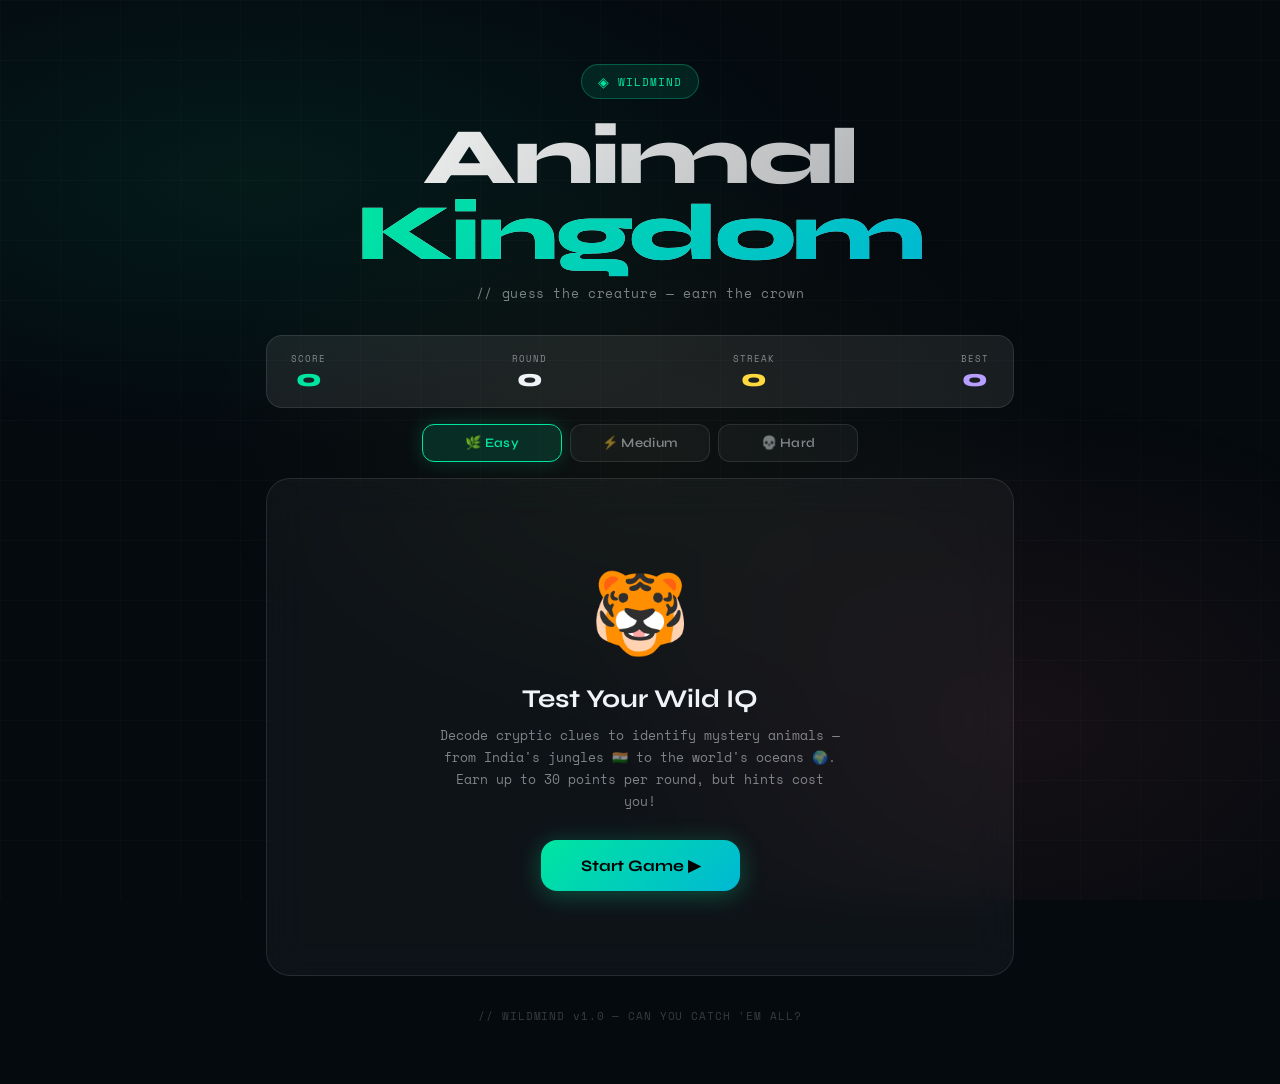
==== animal guessing game/index.html @ 3c957579 "initial commit" ====
<!DOCTYPE html>
<html lang="en">
<head>
<meta charset="UTF-8">
<meta name="viewport" content="width=device-width, initial-scale=1.0">
<title>WildMind — Animal Guessing Game</title>
<link href="https://fonts.googleapis.com/css2?family=Syne:wght@400;600;700;800&family=Space+Mono:ital,wght@0,400;0,700;1,400&display=swap" rel="stylesheet">
<style>
  :root {
    --bg: #050a0f;
    --surface: rgba(255,255,255,0.04);
    --surface2: rgba(255,255,255,0.08);
    --border: rgba(255,255,255,0.1);
    --accent: #00e5a0;
    --accent2: #ff6b6b;
    --accent3: #ffd93d;
    --text: #f0f4f8;
    --text-muted: rgba(240,244,248,0.5);
    --gold: #ffd93d;
    --easy: #00e5a0;
    --medium: #ffd93d;
    --hard: #ff6b6b;
  }

  * { margin: 0; padding: 0; box-sizing: border-box; }

  body {
    font-family: 'Syne', sans-serif;
    background: var(--bg);
    color: var(--text);
    min-height: 100vh;
    overflow-x: hidden;
    position: relative;
  }

  /* Animated mesh background */
  body::before {
    content: '';
    position: fixed;
    inset: 0;
    background:
      radial-gradient(ellipse 80% 50% at 20% 20%, rgba(0,229,160,0.08) 0%, transparent 60%),
      radial-gradient(ellipse 60% 60% at 80% 80%, rgba(255,107,107,0.07) 0%, transparent 60%),
      radial-gradient(ellipse 50% 50% at 50% 50%, rgba(255,217,61,0.04) 0%, transparent 70%);
    pointer-events: none;
    z-index: 0;
  }

  /* Grid lines */
  body::after {
    content: '';
    position: fixed;
    inset: 0;
    background-image:
      linear-gradient(rgba(255,255,255,0.02) 1px, transparent 1px),
      linear-gradient(90deg, rgba(255,255,255,0.02) 1px, transparent 1px);
    background-size: 60px 60px;
    pointer-events: none;
    z-index: 0;
  }

  .container {
    max-width: 780px;
    margin: 0 auto;
    padding: 24px 16px 60px;
    position: relative;
    z-index: 1;
  }

  /* Header */
  .header {
    text-align: center;
    padding: 40px 0 32px;
  }

  .logo-badge {
    display: inline-flex;
    align-items: center;
    gap: 8px;
    background: rgba(0,229,160,0.1);
    border: 1px solid rgba(0,229,160,0.3);
    border-radius: 100px;
    padding: 6px 16px;
    font-family: 'Space Mono', monospace;
    font-size: 11px;
    letter-spacing: 0.1em;
    color: var(--accent);
    text-transform: uppercase;
    margin-bottom: 20px;
  }

  .logo-badge::before { content: '◈'; font-size: 14px; }

  h1 {
    font-size: clamp(2.8rem, 8vw, 5rem);
    font-weight: 800;
    line-height: 0.95;
    letter-spacing: -0.03em;
    background: linear-gradient(135deg, #fff 0%, rgba(255,255,255,0.6) 100%);
    -webkit-background-clip: text;
    -webkit-text-fill-color: transparent;
    background-clip: text;
  }

  h1 span {
    background: linear-gradient(135deg, var(--accent), #00b8d4);
    -webkit-background-clip: text;
    -webkit-text-fill-color: transparent;
    background-clip: text;
  }

  .subtitle {
    font-family: 'Space Mono', monospace;
    font-size: 13px;
    color: var(--text-muted);
    margin-top: 12px;
    letter-spacing: 0.05em;
  }

  /* Cards */
  .card {
    background: var(--surface);
    border: 1px solid var(--border);
    border-radius: 24px;
    backdrop-filter: blur(20px);
    -webkit-backdrop-filter: blur(20px);
    overflow: hidden;
    transition: all 0.3s ease;
  }

  /* Score Bar */
  .score-bar {
    display: flex;
    justify-content: space-between;
    align-items: center;
    padding: 16px 24px;
    background: var(--surface2);
    border: 1px solid var(--border);
    border-radius: 16px;
    margin-bottom: 16px;
    gap: 12px;
    flex-wrap: wrap;
  }

  .score-item {
    display: flex;
    flex-direction: column;
    align-items: center;
    gap: 2px;
  }

  .score-label {
    font-family: 'Space Mono', monospace;
    font-size: 9px;
    letter-spacing: 0.12em;
    text-transform: uppercase;
    color: var(--text-muted);
  }

  .score-value {
    font-weight: 800;
    font-size: 1.5rem;
    line-height: 1;
    color: var(--accent);
  }

  .score-value.streak { color: var(--accent3); }
  .score-value.best { color: #b69fff; }

  /* Difficulty Selector */
  .difficulty-row {
    display: flex;
    gap: 8px;
    margin-bottom: 16px;
    justify-content: center;
  }

  .diff-btn {
    flex: 1;
    max-width: 140px;
    padding: 10px 16px;
    border-radius: 12px;
    border: 1px solid var(--border);
    background: var(--surface);
    color: var(--text-muted);
    font-family: 'Syne', sans-serif;
    font-size: 13px;
    font-weight: 600;
    cursor: pointer;
    transition: all 0.2s ease;
    letter-spacing: 0.02em;
  }

  .diff-btn:hover { background: var(--surface2); }

  .diff-btn[data-diff="easy"].active {
    background: rgba(0,229,160,0.15);
    border-color: var(--easy);
    color: var(--easy);
    box-shadow: 0 0 20px rgba(0,229,160,0.2);
  }

  .diff-btn[data-diff="medium"].active {
    background: rgba(255,217,61,0.15);
    border-color: var(--medium);
    color: var(--medium);
    box-shadow: 0 0 20px rgba(255,217,61,0.2);
  }

  .diff-btn[data-diff="hard"].active {
    background: rgba(255,107,107,0.15);
    border-color: var(--hard);
    color: var(--hard);
    box-shadow: 0 0 20px rgba(255,107,107,0.2);
  }

  /* Game Card */
  .game-card {
    padding: 28px 28px 24px;
    margin-bottom: 14px;
  }

  /* Round Info */
  .round-row {
    display: flex;
    justify-content: space-between;
    align-items: center;
    margin-bottom: 20px;
  }

  .round-tag {
    font-family: 'Space Mono', monospace;
    font-size: 11px;
    color: var(--text-muted);
    letter-spacing: 0.08em;
    text-transform: uppercase;
  }

  /* Timer */
  .timer-wrap {
    display: flex;
    align-items: center;
    gap: 8px;
  }

  .timer-ring {
    width: 48px;
    height: 48px;
    position: relative;
  }

  .timer-ring svg {
    transform: rotate(-90deg);
    width: 48px;
    height: 48px;
  }

  .timer-ring circle {
    fill: none;
    stroke-width: 3;
    stroke-linecap: round;
  }

  .timer-ring .bg-circle { stroke: rgba(255,255,255,0.08); }
  .timer-ring .progress-circle {
    stroke: var(--accent);
    stroke-dasharray: 126;
    stroke-dashoffset: 0;
    transition: stroke-dashoffset 1s linear, stroke 0.5s ease;
  }

  .timer-num {
    position: absolute;
    inset: 0;
    display: flex;
    align-items: center;
    justify-content: center;
    font-family: 'Space Mono', monospace;
    font-size: 13px;
    font-weight: 700;
    color: var(--text);
  }

  /* Hint Area */
  .hint-area {
    min-height: 120px;
    margin-bottom: 20px;
  }

  .hint-card {
    background: linear-gradient(135deg, rgba(255,255,255,0.04), rgba(255,255,255,0.02));
    border: 1px solid rgba(255,255,255,0.08);
    border-radius: 16px;
    padding: 20px;
    margin-bottom: 10px;
    opacity: 0;
    transform: translateY(12px);
    transition: all 0.4s cubic-bezier(0.34, 1.56, 0.64, 1);
    display: none;
  }

  .hint-card.visible {
    opacity: 1;
    transform: translateY(0);
    display: block;
  }

  .hint-label {
    font-family: 'Space Mono', monospace;
    font-size: 9px;
    letter-spacing: 0.14em;
    text-transform: uppercase;
    margin-bottom: 8px;
    display: flex;
    align-items: center;
    gap: 6px;
  }

  .hint-label::before {
    content: '';
    width: 6px;
    height: 6px;
    border-radius: 50%;
    background: currentColor;
    flex-shrink: 0;
  }

  .hint-card:nth-child(1) .hint-label { color: var(--hard); }
  .hint-card:nth-child(2) .hint-label { color: var(--medium); }
  .hint-card:nth-child(3) .hint-label { color: var(--easy); }

  .hint-text {
    font-size: 1rem;
    line-height: 1.6;
    color: rgba(240,244,248,0.85);
  }

  /* Input Row */
  .input-row {
    display: flex;
    gap: 10px;
    margin-bottom: 14px;
  }

  .guess-input {
    flex: 1;
    background: rgba(255,255,255,0.05);
    border: 1.5px solid rgba(255,255,255,0.1);
    border-radius: 14px;
    padding: 14px 18px;
    color: var(--text);
    font-family: 'Syne', sans-serif;
    font-size: 15px;
    font-weight: 600;
    outline: none;
    transition: all 0.25s ease;
  }

  .guess-input::placeholder { color: var(--text-muted); font-weight: 400; }

  .guess-input:focus {
    border-color: var(--accent);
    background: rgba(0,229,160,0.05);
    box-shadow: 0 0 0 3px rgba(0,229,160,0.1);
  }

  .guess-input.shake {
    animation: shake 0.4s cubic-bezier(0.36, 0.07, 0.19, 0.97);
    border-color: var(--accent2) !important;
    box-shadow: 0 0 0 3px rgba(255,107,107,0.15) !important;
  }

  @keyframes shake {
    10%, 90% { transform: translateX(-3px); }
    20%, 80% { transform: translateX(5px); }
    30%, 50%, 70% { transform: translateX(-5px); }
    40%, 60% { transform: translateX(5px); }
  }

  /* Buttons */
  .btn {
    padding: 14px 20px;
    border-radius: 14px;
    border: none;
    font-family: 'Syne', sans-serif;
    font-size: 14px;
    font-weight: 700;
    cursor: pointer;
    transition: all 0.2s ease;
    white-space: nowrap;
    position: relative;
    overflow: hidden;
  }

  .btn::after {
    content: '';
    position: absolute;
    inset: 0;
    background: rgba(255,255,255,0);
    transition: background 0.2s ease;
    border-radius: inherit;
  }

  .btn:hover::after { background: rgba(255,255,255,0.08); }
  .btn:active { transform: scale(0.97); }

  .btn-primary {
    background: linear-gradient(135deg, var(--accent), #00b8d4);
    color: #000;
    box-shadow: 0 4px 24px rgba(0,229,160,0.3);
  }

  .btn-primary:hover { box-shadow: 0 6px 32px rgba(0,229,160,0.45); transform: translateY(-1px); }

  .btn-secondary {
    background: var(--surface2);
    border: 1px solid var(--border);
    color: var(--text);
  }

  .btn-accent {
    background: linear-gradient(135deg, #ff6b6b, #ff8e53);
    color: #fff;
    box-shadow: 0 4px 20px rgba(255,107,107,0.3);
  }

  .btn-ghost {
    background: transparent;
    border: 1.5px solid var(--border);
    color: var(--text-muted);
  }

  .btn-ghost:hover { border-color: var(--text-muted); color: var(--text); }

  .btn:disabled {
    opacity: 0.35;
    cursor: not-allowed;
    transform: none !important;
  }

  /* Action Row */
  .action-row {
    display: flex;
    gap: 10px;
    flex-wrap: wrap;
  }

  .action-row .btn { flex: 1; min-width: 100px; }

  /* Feedback */
  .feedback {
    text-align: center;
    padding: 12px;
    border-radius: 12px;
    font-weight: 700;
    font-size: 14px;
    margin-bottom: 14px;
    opacity: 0;
    transform: scale(0.95);
    transition: all 0.25s ease;
    display: none;
  }

  .feedback.show {
    opacity: 1;
    transform: scale(1);
    display: block;
  }

  .feedback.wrong {
    background: rgba(255,107,107,0.1);
    border: 1px solid rgba(255,107,107,0.3);
    color: var(--accent2);
  }

  /* Result Card */
  .result-card {
    display: none;
    text-align: center;
    padding: 32px 24px;
    border-top: 1px solid var(--border);
    animation: fadeIn 0.5s ease;
  }

  .result-card.show { display: block; }

  @keyframes fadeIn {
    from { opacity: 0; transform: translateY(16px); }
    to { opacity: 1; transform: translateY(0); }
  }

  .animal-image-wrap {
    position: relative;
    display: inline-block;
    margin-bottom: 20px;
  }

  .animal-image {
    width: 180px;
    height: 180px;
    object-fit: cover;
    border-radius: 50%;
    border: 3px solid var(--accent);
    box-shadow: 0 0 40px rgba(0,229,160,0.3), 0 0 80px rgba(0,229,160,0.1);
    animation: popIn 0.6s cubic-bezier(0.34, 1.56, 0.64, 1);
  }

  @keyframes popIn {
    from { transform: scale(0); opacity: 0; }
    to { transform: scale(1); opacity: 1; }
  }

  .result-title {
    font-size: 2rem;
    font-weight: 800;
    letter-spacing: -0.02em;
    margin-bottom: 6px;
  }

  .result-subtitle {
    font-family: 'Space Mono', monospace;
    font-size: 12px;
    color: var(--text-muted);
    letter-spacing: 0.08em;
  }

  .points-badge {
    display: inline-flex;
    align-items: center;
    gap: 6px;
    background: rgba(255,217,61,0.15);
    border: 1px solid rgba(255,217,61,0.4);
    color: var(--gold);
    padding: 8px 18px;
    border-radius: 100px;
    font-weight: 800;
    font-size: 15px;
    margin: 14px 0;
    animation: glow 2s ease-in-out infinite alternate;
  }

  @keyframes glow {
    from { box-shadow: 0 0 10px rgba(255,217,61,0.2); }
    to { box-shadow: 0 0 24px rgba(255,217,61,0.5); }
  }

  /* Start Screen */
  #startScreen {
    text-align: center;
    padding: 60px 28px;
  }

  .wild-icon {
    font-size: 5rem;
    margin-bottom: 20px;
    display: block;
    animation: float 3s ease-in-out infinite;
  }

  @keyframes float {
    0%, 100% { transform: translateY(0); }
    50% { transform: translateY(-12px); }
  }

  #startScreen h2 {
    font-size: 1.6rem;
    font-weight: 700;
    margin-bottom: 10px;
  }

  #startScreen p {
    font-family: 'Space Mono', monospace;
    font-size: 13px;
    color: var(--text-muted);
    line-height: 1.7;
    margin-bottom: 28px;
    max-width: 400px;
    margin-left: auto;
    margin-right: auto;
  }

  /* Confetti */
  .confetti-piece {
    position: fixed;
    width: 10px;
    height: 10px;
    top: -10px;
    opacity: 0;
    animation: confettiFall linear forwards;
    border-radius: 2px;
    z-index: 999;
    pointer-events: none;
  }

  @keyframes confettiFall {
    0% { opacity: 1; transform: translateY(0) rotate(0deg) scale(1); }
    90% { opacity: 1; }
    100% { opacity: 0; transform: translateY(100vh) rotate(720deg) scale(0.5); }
  }

  /* Hint counter dots */
  .hint-dots {
    display: flex;
    gap: 6px;
    justify-content: center;
    margin-bottom: 20px;
  }

  .hint-dot {
    width: 8px;
    height: 8px;
    border-radius: 50%;
    background: rgba(255,255,255,0.15);
    transition: all 0.3s ease;
  }

  .hint-dot.active-hard { background: var(--hard); box-shadow: 0 0 8px var(--hard); }
  .hint-dot.active-medium { background: var(--medium); box-shadow: 0 0 8px var(--medium); }
  .hint-dot.active-easy { background: var(--easy); box-shadow: 0 0 8px var(--easy); }

  /* Time out banner */
  .timeout-banner {
    display: none;
    text-align: center;
    padding: 18px;
    background: rgba(255,107,107,0.1);
    border: 1px solid rgba(255,107,107,0.3);
    border-radius: 16px;
    margin-bottom: 14px;
  }

  .timeout-banner.show { display: block; animation: fadeIn 0.3s ease; }
  .timeout-banner h3 { color: var(--accent2); font-size: 1rem; margin-bottom: 4px; }
  .timeout-banner p { font-family: 'Space Mono', monospace; font-size: 12px; color: var(--text-muted); }

  /* Responsive */
  @media (max-width: 480px) {
    .game-card { padding: 20px 16px; }
    .action-row { flex-direction: column; }
    .input-row { flex-direction: column; }
    h1 { font-size: 2.4rem; }
  }

  /* Hidden */
  .hidden { display: none !important; }

  /* Pulse ring animation on correct */
  @keyframes pulseRing {
    0% { box-shadow: 0 0 0 0 rgba(0,229,160,0.5); }
    70% { box-shadow: 0 0 0 20px rgba(0,229,160,0); }
    100% { box-shadow: 0 0 0 0 rgba(0,229,160,0); }
  }

  .correct-pulse { animation: pulseRing 0.8s ease-out; }

  /* Footer */
  .footer {
    text-align: center;
    margin-top: 32px;
    font-family: 'Space Mono', monospace;
    font-size: 11px;
    color: rgba(255,255,255,0.2);
    letter-spacing: 0.08em;
  }
</style>
</head>
<body>
<div class="container">

  <header class="header">
    <div class="logo-badge">WildMind</div>
    <h1>Animal<br><span>Kingdom</span></h1>
    <p class="subtitle">// guess the creature — earn the crown</p>
  </header>

  <!-- Score Bar -->
  <div class="score-bar" id="scoreBar">
    <div class="score-item">
      <span class="score-label">Score</span>
      <span class="score-value" id="scoreDisplay">0</span>
    </div>
    <div class="score-item">
      <span class="score-label">Round</span>
      <span class="score-value" id="roundDisplay" style="color:var(--text);">0</span>
    </div>
    <div class="score-item">
      <span class="score-label">Streak</span>
      <span class="score-value streak" id="streakDisplay">0🔥</span>
    </div>
    <div class="score-item">
      <span class="score-label">Best</span>
      <span class="score-value best" id="bestDisplay">0</span>
    </div>
  </div>

  <!-- Difficulty -->
  <div class="difficulty-row" id="diffRow">
    <button class="diff-btn active" data-diff="easy">🌿 Easy</button>
    <button class="diff-btn" data-diff="medium">⚡ Medium</button>
    <button class="diff-btn" data-diff="hard">💀 Hard</button>
  </div>

  <!-- Main Game Card -->
  <div class="card game-card" id="mainCard">

    <!-- Start Screen -->
    <div id="startScreen">
      <span class="wild-icon">🐯</span>
      <h2>Test Your Wild IQ</h2>
      <p>Decode cryptic clues to identify mystery animals — from India's jungles 🇮🇳 to the world's oceans 🌍. Earn up to 30 points per round, but hints cost you!</p>
      <button class="btn btn-primary" id="startBtn" onclick="startGame()" style="font-size:16px;padding:16px 40px;border-radius:16px;">
        Start Game ▶
      </button>
    </div>

    <!-- Game Screen -->
    <div id="gameScreen" class="hidden">
      <div class="round-row">
        <span class="round-tag" id="roundTag">Round 1 · <span id="diffTag">Easy</span></span>
        <div class="timer-wrap">
          <div class="timer-ring">
            <svg viewBox="0 0 48 48">
              <circle class="bg-circle" cx="24" cy="24" r="20"/>
              <circle class="progress-circle" id="timerCircle" cx="24" cy="24" r="20"/>
            </svg>
            <span class="timer-num" id="timerNum">30</span>
          </div>
        </div>
      </div>

      <div class="hint-dots">
        <div class="hint-dot active-hard" id="dot1"></div>
        <div class="hint-dot" id="dot2"></div>
        <div class="hint-dot" id="dot3"></div>
      </div>

      <div class="hint-area" id="hintArea">
        <div class="hint-card" id="hint1">
          <div class="hint-label">Hint 1 · Hard</div>
          <p class="hint-text" id="hint1Text"></p>
        </div>
        <div class="hint-card" id="hint2">
          <div class="hint-label">Hint 2 · Medium</div>
          <p class="hint-text" id="hint2Text"></p>
        </div>
        <div class="hint-card" id="hint3">
          <div class="hint-label">Hint 3 · Easy</div>
          <p class="hint-text" id="hint3Text"></p>
        </div>
      </div>

      <!-- Feedback -->
      <div class="feedback wrong" id="feedback">❌ Wrong guess — try again!</div>

      <!-- Timeout Banner -->
      <div class="timeout-banner" id="timeoutBanner">
        <h3>⏰ Time's Up!</h3>
        <p id="timeoutText">The answer was: —</p>
      </div>

      <!-- Input -->
      <div class="input-row" id="inputRow">
        <input type="text" class="guess-input" id="guessInput" placeholder="Type your guess..." autocomplete="off" onkeydown="handleKey(event)">
        <button class="btn btn-primary" onclick="submitGuess()" id="submitBtn">Submit</button>
      </div>

      <!-- Actions -->
      <div class="action-row">
        <button class="btn btn-secondary" id="hintBtn" onclick="showNextHint()">💡 Next Hint</button>
        <button class="btn btn-ghost" onclick="skipRound()">Skip →</button>
        <button class="btn btn-ghost" onclick="restartGame()">↺ Restart</button>
      </div>
    </div>

    <!-- Result -->
    <div class="result-card" id="resultCard">
      <div class="animal-image-wrap">
        <img class="animal-image" id="resultImg" src="" alt="">
      </div>
      <div class="result-title" id="resultName"></div>
      <div class="result-subtitle" id="resultSub"></div>
      <div class="points-badge" id="pointsBadge">+0 pts</div>
      <br>
      <button class="btn btn-primary" onclick="nextRound()" style="padding:14px 36px;margin-top:8px;">
        Next Animal →
      </button>
    </div>

  </div>

  <div class="footer">// WILDMIND v1.0 — CAN YOU CATCH 'EM ALL?</div>
</div>

<script>
// ─────────────────────────────────────────────
// ANIMAL DATA
// ─────────────────────────────────────────────
const ANIMALS = [
  {
    name: "Tiger",
    region: "🇮🇳 India",
    hints: [
      "I am India's national animal and the largest wild cat in the world.",
      "I have orange fur with black stripes, and no two of us look exactly the same.",
      "You can find me in jungles like Jim Corbett and Ranthambore. Kids draw me in school all the time!"
    ],
    image: "https://upload.wikimedia.org/wikipedia/commons/thumb/3/3f/Walking_tiger_female.jpg/500px-Walking_tiger_female.jpg",
    sound: null
  },
  {
    name: "Elephant",
    region: "🇮🇳 India",
    hints: [
      "I am the largest land animal on Earth and I never forget anything.",
      "I have a long trunk that I use to drink water, pick up food, and even say hello.",
      "You see me at temples, in forests, and on the ₹10 coin!"
    ],
    image: "https://upload.wikimedia.org/wikipedia/commons/thumb/3/37/African_Bush_Elephant.jpg/500px-African_Bush_Elephant.jpg",
    sound: null
  },
  {
    name: "Peacock",
    region: "🇮🇳 India",
    hints: [
      "I am India's national bird and I love to dance in the rain.",
      "The male of my species has a huge, colorful tail that fans out like an umbrella.",
      "My feathers are blue-green and have beautiful eye-like patterns on them."
    ],
    image: "https://upload.wikimedia.org/wikipedia/commons/thumb/7/76/Pavo_Real_Venezolano.jpg/500px-Pavo_Real_Venezolano.jpg",
    sound: null
  },
  {
    name: "Cobra",
    region: "🇮🇳 India",
    hints: [
      "I am a venomous snake that can spread my neck wide to look scary.",
      "Snake charmers in India play a flute and I sway in front of them.",
      "I appear in Hindu mythology — Lord Shiva wears me around his neck!"
    ],
    image: "https://upload.wikimedia.org/wikipedia/commons/thumb/b/b5/Naja_naja_01.jpg/500px-Naja_naja_01.jpg",
    sound: null
  },
  {
    name: "Monkey",
    region: "🇮🇳 India",
    hints: [
      "I am a primate with a long tail and I love eating bananas and fruits.",
      "I am often found near temples, markets, and rooftops all across India.",
      "There is even a Hindu god — Hanuman — who looks like me!"
    ],
    image: "https://upload.wikimedia.org/wikipedia/commons/thumb/6/67/Hanuman_Langur_%28Semnopithecus_entellus%29_in_Hyderabad_W_IMG_6976.jpg/500px-Hanuman_Langur_%28Semnopithecus_entellus%29_in_Hyderabad_W_IMG_6976.jpg",
    sound: null
  },
  {
    name: "Leopard",
    region: "🇮🇳 India",
    hints: [
      "I am a big cat with a spotted coat and I am an excellent climber.",
      "I drag my food up into trees so other animals cannot steal it.",
      "I look like a cheetah but my spots are in circular rosette shapes, not simple dots."
    ],
    image: "https://upload.wikimedia.org/wikipedia/commons/thumb/4/41/Apalis_leopard.jpg/500px-Apalis_leopard.jpg",
    sound: null
  },
  {
    name: "Crocodile",
    region: "🇮🇳 India",
    hints: [
      "I am a large reptile that lives in rivers and lakes, and I have very sharp teeth.",
      "I lie very still in the water and look like a log — then I snap at my prey!",
      "You can see me sunbathing with my mouth open on the banks of Indian rivers."
    ],
    image: "https://upload.wikimedia.org/wikipedia/commons/thumb/e/e3/Mugger_Crocodile_%28Crocodylus_palustris%29_in_Hyderabad_W2_IMG_9565.jpg/500px-Mugger_Crocodile_%28Crocodylus_palustris%29_in_Hyderabad_W2_IMG_9565.jpg",
    sound: null
  },
  {
    name: "Rhinoceros",
    region: "🇮🇳 India",
    hints: [
      "I am a very large, heavy animal with thick armoured-looking skin.",
      "I have one or two horns on my nose, and I love rolling in mud to stay cool.",
      "The Indian version of me lives in Assam and has just one horn."
    ],
    image: "https://upload.wikimedia.org/wikipedia/commons/thumb/9/9e/Indian_rhinoceros_in_the_wild.jpg/500px-Indian_rhinoceros_in_the_wild.jpg",
    sound: null
  },
  {
    name: "Sloth Bear",
    region: "🇮🇳 India",
    hints: [
      "I am a bear found in India with shaggy black fur and a long snout.",
      "I love eating termites — I use my lips like a vacuum cleaner to suck them out of mounds.",
      "The character Baloo in The Jungle Book is based on me!"
    ],
    image: "https://upload.wikimedia.org/wikipedia/commons/thumb/5/5e/Sloth_bear_edit_%28edit%29.jpg/500px-Sloth_bear_edit_%28edit%29.jpg",
    sound: null
  },
  {
    name: "King Cobra",
    region: "🇮🇳 India",
    hints: [
      "I am the longest venomous snake in the world — I can grow up to 5 metres!",
      "I eat other snakes for food and I can raise my upper body off the ground to look at a human in the eye.",
      "I live in the forests of India and South Asia. My hood is bigger and I am much larger than a regular cobra."
    ],
    image: "https://upload.wikimedia.org/wikipedia/commons/thumb/8/83/Ophiophagus_hannah_2.jpg/500px-Ophiophagus_hannah_2.jpg",
    sound: null
  },
  {
    name: "Deer",
    region: "🇮🇳 India",
    hints: [
      "I am a gentle animal with big brown eyes and a graceful body.",
      "The males of my species grow beautiful branching horns called antlers.",
      "You have seen me in forests and wildlife parks — I am a tiger's favourite meal!"
    ],
    image: "https://upload.wikimedia.org/wikipedia/commons/thumb/3/3e/Sambar_deer_male.jpg/500px-Sambar_deer_male.jpg",
    sound: null
  },
  {
    name: "Lion",
    region: "🌍 Africa / India",
    hints: [
      "I am called the King of the Jungle, but I actually live in grasslands, not jungles.",
      "The male of my species has a big, fluffy mane around his face.",
      "India has a small population of us in the Gir forest of Gujarat — we are the Asiatic type!"
    ],
    image: "https://upload.wikimedia.org/wikipedia/commons/thumb/7/73/Lion_waiting_in_Namibia.jpg/500px-Lion_waiting_in_Namibia.jpg",
    sound: null
  },
  {
    name: "Dolphin",
    region: "🌍 Ocean",
    hints: [
      "I am a very intelligent sea mammal that loves to jump and play near boats.",
      "I use sound waves — called echolocation — to find fish in the dark water.",
      "I always seem to be smiling, and I am one of the friendliest animals to humans!"
    ],
    image: "https://upload.wikimedia.org/wikipedia/commons/thumb/1/10/Tursiops_truncatus_01.jpg/500px-Tursiops_truncatus_01.jpg",
    sound: null
  },
  {
    name: "Cheetah",
    region: "🌍 Africa",
    hints: [
      "I am the fastest animal on land — I can run faster than a car on a highway!",
      "I have a slim body, long legs, and black 'tear marks' running from my eyes to my mouth.",
      "I have spots like a leopard but I am thinner and much faster. India recently brought us back from Namibia!"
    ],
    image: "https://upload.wikimedia.org/wikipedia/commons/thumb/0/09/TheCheetah.jpg/500px-TheCheetah.jpg",
    sound: null
  },
  {
    name: "Octopus",
    region: "🌍 Ocean",
    hints: [
      "I have eight arms and I can change my colour to hide from enemies in seconds.",
      "I have three hearts and blue blood, and I can squeeze through any tiny gap.",
      "When scared, I squirt a cloud of dark ink and swim away!"
    ],
    image: "https://upload.wikimedia.org/wikipedia/commons/thumb/2/26/Octopus3.jpg/500px-Octopus3.jpg",
    sound: null
  },
  {
    name: "Penguin",
    region: "🌍 Antarctica",
    hints: [
      "I am a bird but I cannot fly — instead I am a fantastic swimmer.",
      "I wear a black and white coat that looks like a tuxedo.",
      "I live in very cold places and waddle around on ice. You have definitely seen me in cartoons!"
    ],
    image: "https://upload.wikimedia.org/wikipedia/commons/thumb/0/08/South_Pole_Penguin.jpg/500px-South_Pole_Penguin.jpg",
    sound: null
  },
  {
    name: "Giraffe",
    region: "🌍 Africa",
    hints: [
      "I am the tallest animal in the world — my neck alone is almost 2 metres long!",
      "I have brown patchy spots on a cream-coloured body and two small horns on my head.",
      "I eat leaves from the very tops of tall trees that no other animal can reach."
    ],
    image: "https://upload.wikimedia.org/wikipedia/commons/thumb/9/9e/Giraffe_Mikumi_National_Park.jpg/500px-Giraffe_Mikumi_National_Park.jpg",
    sound: null
  },
  {
    name: "Kangaroo",
    region: "🌍 Australia",
    hints: [
      "I carry my baby in a pouch on my belly and I move around by hopping.",
      "I have very powerful back legs and a thick tail I use for balance.",
      "I live in Australia and I am that country's most famous animal!"
    ],
    image: "https://upload.wikimedia.org/wikipedia/commons/thumb/e/e1/Kangaroo_and_joey03.jpg/500px-Kangaroo_and_joey03.jpg",
    sound: null
  },
  {
    name: "Camel",
    region: "🇮🇳 Rajasthan",
    hints: [
      "I can go many days without drinking water and I store energy in my hump.",
      "I am called the 'Ship of the Desert' because I carry people and goods across sand.",
      "You can ride me at the Pushkar fair in Rajasthan — I am the state animal there!"
    ],
    image: "https://upload.wikimedia.org/wikipedia/commons/thumb/4/43/Camelus_bactrianus_at_oslo_zoo_edit2.jpg/500px-Camelus_bactrianus_at_oslo_zoo_edit2.jpg",
    sound: null
  },
  {
    name: "Flamingo",
    region: "🌍 Worldwide",
    hints: [
      "I am a tall bird that stands on one leg and I am famous for my bright pink colour.",
      "I get my pink colour from the tiny shrimp and algae I eat — without them I would be white!",
      "Large flocks of me visit places like the Rann of Kutch in Gujarat every year."
    ],
    image: "https://upload.wikimedia.org/wikipedia/commons/thumb/9/9f/Flamingos_in_Tanzania.jpg/500px-Flamingos_in_Tanzania.jpg",
    sound: null
  }
];

// ─────────────────────────────────────────────
// GAME STATE
// ─────────────────────────────────────────────
let state = {
  score: 0,
  best: 0,
  streak: 0,
  round: 0,
  currentAnimal: null,
  hintsRevealed: 1,
  timerValue: 15,
  timerInterval: null,
  gameActive: false,
  difficulty: 'easy',
  usedAnimals: [],
  roundOver: false
};

const POINTS = { 1: 30, 2: 20, 3: 10 };
const TIMER_DURATIONS = { easy: 30, medium: 25, hard: 20 };
const CIRCUMFERENCE = 2 * Math.PI * 20; // r=20

// ─────────────────────────────────────────────
// INIT
// ─────────────────────────────────────────────
document.querySelectorAll('.diff-btn').forEach(btn => {
  btn.addEventListener('click', () => {
    if (state.gameActive) return;
    document.querySelectorAll('.diff-btn').forEach(b => b.classList.remove('active'));
    btn.classList.add('active');
    state.difficulty = btn.dataset.diff;
  });
});

function startGame() {
  state.score = 0;
  state.best = parseInt(localStorage.getItem('wm_best') || '0');
  state.streak = 0;
  state.round = 0;
  state.usedAnimals = [];
  state.gameActive = true;
  updateScoreBar();
  document.getElementById('startScreen').classList.add('hidden');
  document.getElementById('gameScreen').classList.remove('hidden');
  nextRound();
}

function nextRound() {
  document.getElementById('resultCard').classList.remove('show');
  document.getElementById('gameScreen').classList.remove('hidden');
  document.getElementById('timeoutBanner').classList.remove('show');
  document.getElementById('feedback').classList.remove('show');

  // Reset hints
  ['hint1','hint2','hint3'].forEach(id => {
    const el = document.getElementById(id);
    el.classList.remove('visible');
  });

  // Reset dots
  document.getElementById('dot1').className = 'hint-dot active-hard';
  document.getElementById('dot2').className = 'hint-dot';
  document.getElementById('dot3').className = 'hint-dot';

  // Pick animal
  let pool = ANIMALS.filter(a => !state.usedAnimals.includes(a.name));
  if (!pool.length) { state.usedAnimals = []; pool = [...ANIMALS]; }
  const animal = pool[Math.floor(Math.random() * pool.length)];
  state.currentAnimal = animal;
  state.usedAnimals.push(animal.name);
  state.hintsRevealed = 1;
  state.roundOver = false;
  state.round++;

  // Set content
  document.getElementById('hint1Text').textContent = animal.hints[0];
  document.getElementById('hint2Text').textContent = animal.hints[1];
  document.getElementById('hint3Text').textContent = animal.hints[2];

  // Show first hint with delay
  setTimeout(() => {
    document.getElementById('hint1').classList.add('visible');
  }, 100);

  // Enable buttons
  document.getElementById('hintBtn').disabled = false;
  document.getElementById('submitBtn').disabled = false;
  document.getElementById('guessInput').disabled = false;
  document.getElementById('guessInput').value = '';
  document.getElementById('guessInput').focus();

  // Round tag
  const diffLabels = { easy: 'Easy 🌿', medium: 'Medium ⚡', hard: 'Hard 💀' };
  document.getElementById('roundTag').innerHTML = `Round ${state.round} · <span id="diffTag">${diffLabels[state.difficulty]}</span>`;

  updateScoreBar();
  startTimer();
}

// ─────────────────────────────────────────────
// TIMER
// ─────────────────────────────────────────────
function startTimer() {
  clearInterval(state.timerInterval);
  const total = TIMER_DURATIONS[state.difficulty];
  state.timerValue = total;
  updateTimerUI(total, total);

  state.timerInterval = setInterval(() => {
    state.timerValue--;
    updateTimerUI(state.timerValue, total);

    if (state.timerValue <= 0) {
      clearInterval(state.timerInterval);
      timeOut();
    }
  }, 1000);
}

function updateTimerUI(val, total) {
  const circle = document.getElementById('timerCircle');
  const num = document.getElementById('timerNum');
  const frac = val / total;
  const offset = CIRCUMFERENCE * (1 - frac);
  circle.style.strokeDashoffset = offset;
  num.textContent = val;

  // Color change
  if (frac > 0.5) circle.style.stroke = 'var(--accent)';
  else if (frac > 0.25) circle.style.stroke = 'var(--medium)';
  else circle.style.stroke = 'var(--hard)';
}

function timeOut() {
  if (state.roundOver) return;
  state.roundOver = true;

  clearInterval(state.timerInterval);
  disableInput();

  // Reveal all hints
  revealAllHints();

  document.getElementById('timeoutBanner').classList.add('show');
  document.getElementById('timeoutText').textContent = `The answer was: ${state.currentAnimal.name}`;

  state.streak = 0;
  updateScoreBar();

  // Show result after delay
  setTimeout(() => {
    showResult(false, 0);
  }, 1800);
}

// ─────────────────────────────────────────────
// HINTS
// ─────────────────────────────────────────────
function showNextHint() {
  if (state.hintsRevealed >= 3 || state.roundOver) return;
  state.hintsRevealed++;

  if (state.hintsRevealed === 2) {
    document.getElementById('hint2').classList.add('visible');
    document.getElementById('dot2').className = 'hint-dot active-medium';
  } else if (state.hintsRevealed === 3) {
    document.getElementById('hint3').classList.add('visible');
    document.getElementById('dot3').className = 'hint-dot active-easy';
    document.getElementById('hintBtn').disabled = true;
  }
}

function revealAllHints() {
  ['hint1','hint2','hint3'].forEach(id => document.getElementById(id).classList.add('visible'));
  document.getElementById('dot2').className = 'hint-dot active-medium';
  document.getElementById('dot3').className = 'hint-dot active-easy';
}

// ─────────────────────────────────────────────
// GUESSING
// ─────────────────────────────────────────────
function handleKey(e) {
  if (e.key === 'Enter') submitGuess();
}

function submitGuess() {
  if (state.roundOver) return;
  const input = document.getElementById('guessInput');
  const guess = input.value.trim().toLowerCase();
  if (!guess) return;

  const answer = state.currentAnimal.name.toLowerCase();

  if (guess === answer || answer.includes(guess) || guess.includes(answer.split(' ')[0])) {
    correctGuess();
  } else {
    wrongGuess();
  }
}

function correctGuess() {
  clearInterval(state.timerInterval);
  state.roundOver = true;
  disableInput();

  const pts = POINTS[state.hintsRevealed] || 10;
  state.score += pts;
  state.streak++;
  if (state.score > state.best) {
    state.best = state.score;
    localStorage.setItem('wm_best', state.best);
  }
  updateScoreBar();
  launchConfetti();
  showResult(true, pts);
}

function wrongGuess() {
  const input = document.getElementById('guessInput');
  input.classList.remove('shake');
  void input.offsetWidth;
  input.classList.add('shake');

  const fb = document.getElementById('feedback');
  fb.textContent = '❌ Wrong guess — try again!';
  fb.classList.add('show');
  setTimeout(() => fb.classList.remove('show'), 2000);

  setTimeout(() => input.classList.remove('shake'), 500);
  input.value = '';
  input.focus();
}

function skipRound() {
  if (state.roundOver) { nextRound(); return; }
  clearInterval(state.timerInterval);
  state.roundOver = true;
  state.streak = 0;
  disableInput();
  revealAllHints();
  updateScoreBar();
  setTimeout(() => showResult(false, 0), 400);
}

// ─────────────────────────────────────────────
// RESULT
// ─────────────────────────────────────────────
function showResult(correct, pts) {
  document.getElementById('gameScreen').classList.add('hidden');
  const result = document.getElementById('resultCard');

  document.getElementById('resultImg').src = state.currentAnimal.image;
  document.getElementById('resultImg').alt = state.currentAnimal.name;
  document.getElementById('resultName').textContent = state.currentAnimal.name;

  const region = state.currentAnimal.region || '';
  if (correct) {
    document.getElementById('resultSub').textContent = `${region}  •  Identified after hint #${state.hintsRevealed}`;
    document.getElementById('pointsBadge').textContent = `+${pts} pts 🏆`;
    document.getElementById('pointsBadge').style.display = 'inline-flex';
  } else {
    document.getElementById('resultSub').textContent = `${region}  •  Better luck next time!`;
    document.getElementById('pointsBadge').style.display = 'none';
  }

  result.classList.add('show');
}

// ─────────────────────────────────────────────
// CONFETTI
// ─────────────────────────────────────────────
function launchConfetti() {
  const colors = ['#00e5a0', '#ff6b6b', '#ffd93d', '#b69fff', '#00b8d4', '#fff'];
  const shapes = ['square', 'circle'];

  for (let i = 0; i < 80; i++) {
    setTimeout(() => {
      const el = document.createElement('div');
      el.className = 'confetti-piece';
      const color = colors[Math.floor(Math.random() * colors.length)];
      el.style.cssText = `
        left: ${Math.random() * 100}%;
        background: ${color};
        width: ${Math.random() * 10 + 6}px;
        height: ${Math.random() * 10 + 6}px;
        border-radius: ${shapes[Math.floor(Math.random() * 2)] === 'circle' ? '50%' : '2px'};
        animation-duration: ${Math.random() * 2 + 1.5}s;
        animation-delay: ${Math.random() * 0.5}s;
      `;
      document.body.appendChild(el);
      setTimeout(() => el.remove(), 3500);
    }, i * 20);
  }
}

// ─────────────────────────────────────────────
// UI HELPERS
// ─────────────────────────────────────────────
function disableInput() {
  document.getElementById('guessInput').disabled = true;
  document.getElementById('submitBtn').disabled = true;
  document.getElementById('hintBtn').disabled = true;
}

function updateScoreBar() {
  document.getElementById('scoreDisplay').textContent = state.score;
  document.getElementById('roundDisplay').textContent = state.round;
  document.getElementById('streakDisplay').textContent = state.streak + (state.streak >= 3 ? '🔥' : '');
  document.getElementById('bestDisplay').textContent = state.best;
}

function restartGame() {
  clearInterval(state.timerInterval);
  state.score = 0;
  state.streak = 0;
  state.round = 0;
  state.usedAnimals = [];
  state.gameActive = false;
  state.roundOver = true;

  document.getElementById('gameScreen').classList.add('hidden');
  document.getElementById('resultCard').classList.remove('show');
  document.getElementById('startScreen').classList.remove('hidden');
  updateScoreBar();
}

// Init best score
state.best = parseInt(localStorage.getItem('wm_best') || '0');
updateScoreBar();
</script>
</body>
</html>
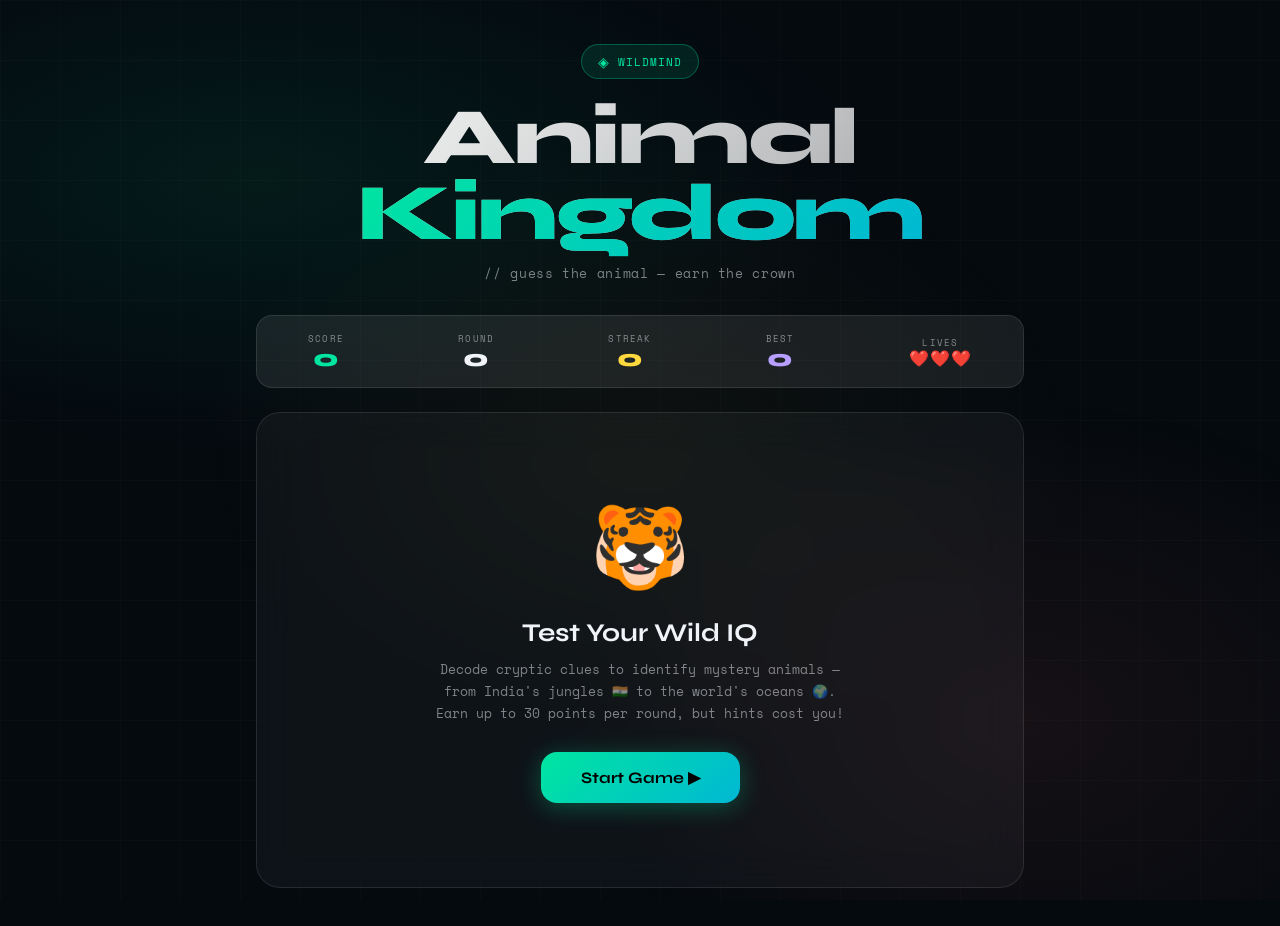
==== commit fd492d32: "game updates" ====
--- a/animal guessing game/index.html
+++ b/animal guessing game/index.html
@@ -1,1352 +1,255 @@
-<!DOCTYPE html>
+<!-- wildmind
+wild guess
+zoopedia
+Animaze -->
+
+<!doctype html>
 <html lang="en">
-<head>
-<meta charset="UTF-8">
-<meta name="viewport" content="width=device-width, initial-scale=1.0">
-<title>WildMind — Animal Guessing Game</title>
-<link href="https://fonts.googleapis.com/css2?family=Syne:wght@400;600;700;800&family=Space+Mono:ital,wght@0,400;0,700;1,400&display=swap" rel="stylesheet">
-<style>
-  :root {
-    --bg: #050a0f;
-    --surface: rgba(255,255,255,0.04);
-    --surface2: rgba(255,255,255,0.08);
-    --border: rgba(255,255,255,0.1);
-    --accent: #00e5a0;
-    --accent2: #ff6b6b;
-    --accent3: #ffd93d;
-    --text: #f0f4f8;
-    --text-muted: rgba(240,244,248,0.5);
-    --gold: #ffd93d;
-    --easy: #00e5a0;
-    --medium: #ffd93d;
-    --hard: #ff6b6b;
-  }
-
-  * { margin: 0; padding: 0; box-sizing: border-box; }
-
-  body {
-    font-family: 'Syne', sans-serif;
-    background: var(--bg);
-    color: var(--text);
-    min-height: 100vh;
-    overflow-x: hidden;
-    position: relative;
-  }
-
-  /* Animated mesh background */
-  body::before {
-    content: '';
-    position: fixed;
-    inset: 0;
-    background:
-      radial-gradient(ellipse 80% 50% at 20% 20%, rgba(0,229,160,0.08) 0%, transparent 60%),
-      radial-gradient(ellipse 60% 60% at 80% 80%, rgba(255,107,107,0.07) 0%, transparent 60%),
-      radial-gradient(ellipse 50% 50% at 50% 50%, rgba(255,217,61,0.04) 0%, transparent 70%);
-    pointer-events: none;
-    z-index: 0;
-  }
-
-  /* Grid lines */
-  body::after {
-    content: '';
-    position: fixed;
-    inset: 0;
-    background-image:
-      linear-gradient(rgba(255,255,255,0.02) 1px, transparent 1px),
-      linear-gradient(90deg, rgba(255,255,255,0.02) 1px, transparent 1px);
-    background-size: 60px 60px;
-    pointer-events: none;
-    z-index: 0;
-  }
-
-  .container {
-    max-width: 780px;
-    margin: 0 auto;
-    padding: 24px 16px 60px;
-    position: relative;
-    z-index: 1;
-  }
-
-  /* Header */
-  .header {
-    text-align: center;
-    padding: 40px 0 32px;
-  }
-
-  .logo-badge {
-    display: inline-flex;
-    align-items: center;
-    gap: 8px;
-    background: rgba(0,229,160,0.1);
-    border: 1px solid rgba(0,229,160,0.3);
-    border-radius: 100px;
-    padding: 6px 16px;
-    font-family: 'Space Mono', monospace;
-    font-size: 11px;
-    letter-spacing: 0.1em;
-    color: var(--accent);
-    text-transform: uppercase;
-    margin-bottom: 20px;
-  }
-
-  .logo-badge::before { content: '◈'; font-size: 14px; }
-
-  h1 {
-    font-size: clamp(2.8rem, 8vw, 5rem);
-    font-weight: 800;
-    line-height: 0.95;
-    letter-spacing: -0.03em;
-    background: linear-gradient(135deg, #fff 0%, rgba(255,255,255,0.6) 100%);
-    -webkit-background-clip: text;
-    -webkit-text-fill-color: transparent;
-    background-clip: text;
-  }
-
-  h1 span {
-    background: linear-gradient(135deg, var(--accent), #00b8d4);
-    -webkit-background-clip: text;
-    -webkit-text-fill-color: transparent;
-    background-clip: text;
-  }
-
-  .subtitle {
-    font-family: 'Space Mono', monospace;
-    font-size: 13px;
-    color: var(--text-muted);
-    margin-top: 12px;
-    letter-spacing: 0.05em;
-  }
-
-  /* Cards */
-  .card {
-    background: var(--surface);
-    border: 1px solid var(--border);
-    border-radius: 24px;
-    backdrop-filter: blur(20px);
-    -webkit-backdrop-filter: blur(20px);
-    overflow: hidden;
-    transition: all 0.3s ease;
-  }
-
-  /* Score Bar */
-  .score-bar {
-    display: flex;
-    justify-content: space-between;
-    align-items: center;
-    padding: 16px 24px;
-    background: var(--surface2);
-    border: 1px solid var(--border);
-    border-radius: 16px;
-    margin-bottom: 16px;
-    gap: 12px;
-    flex-wrap: wrap;
-  }
-
-  .score-item {
-    display: flex;
-    flex-direction: column;
-    align-items: center;
-    gap: 2px;
-  }
-
-  .score-label {
-    font-family: 'Space Mono', monospace;
-    font-size: 9px;
-    letter-spacing: 0.12em;
-    text-transform: uppercase;
-    color: var(--text-muted);
-  }
-
-  .score-value {
-    font-weight: 800;
-    font-size: 1.5rem;
-    line-height: 1;
-    color: var(--accent);
-  }
-
-  .score-value.streak { color: var(--accent3); }
-  .score-value.best { color: #b69fff; }
-
-  /* Difficulty Selector */
-  .difficulty-row {
-    display: flex;
-    gap: 8px;
-    margin-bottom: 16px;
-    justify-content: center;
-  }
-
-  .diff-btn {
-    flex: 1;
-    max-width: 140px;
-    padding: 10px 16px;
-    border-radius: 12px;
-    border: 1px solid var(--border);
-    background: var(--surface);
-    color: var(--text-muted);
-    font-family: 'Syne', sans-serif;
-    font-size: 13px;
-    font-weight: 600;
-    cursor: pointer;
-    transition: all 0.2s ease;
-    letter-spacing: 0.02em;
-  }
-
-  .diff-btn:hover { background: var(--surface2); }
-
-  .diff-btn[data-diff="easy"].active {
-    background: rgba(0,229,160,0.15);
-    border-color: var(--easy);
-    color: var(--easy);
-    box-shadow: 0 0 20px rgba(0,229,160,0.2);
-  }
-
-  .diff-btn[data-diff="medium"].active {
-    background: rgba(255,217,61,0.15);
-    border-color: var(--medium);
-    color: var(--medium);
-    box-shadow: 0 0 20px rgba(255,217,61,0.2);
-  }
-
-  .diff-btn[data-diff="hard"].active {
-    background: rgba(255,107,107,0.15);
-    border-color: var(--hard);
-    color: var(--hard);
-    box-shadow: 0 0 20px rgba(255,107,107,0.2);
-  }
-
-  /* Game Card */
-  .game-card {
-    padding: 28px 28px 24px;
-    margin-bottom: 14px;
-  }
-
-  /* Round Info */
-  .round-row {
-    display: flex;
-    justify-content: space-between;
-    align-items: center;
-    margin-bottom: 20px;
-  }
-
-  .round-tag {
-    font-family: 'Space Mono', monospace;
-    font-size: 11px;
-    color: var(--text-muted);
-    letter-spacing: 0.08em;
-    text-transform: uppercase;
-  }
-
-  /* Timer */
-  .timer-wrap {
-    display: flex;
-    align-items: center;
-    gap: 8px;
-  }
-
-  .timer-ring {
-    width: 48px;
-    height: 48px;
-    position: relative;
-  }
-
-  .timer-ring svg {
-    transform: rotate(-90deg);
-    width: 48px;
-    height: 48px;
-  }
-
-  .timer-ring circle {
-    fill: none;
-    stroke-width: 3;
-    stroke-linecap: round;
-  }
-
-  .timer-ring .bg-circle { stroke: rgba(255,255,255,0.08); }
-  .timer-ring .progress-circle {
-    stroke: var(--accent);
-    stroke-dasharray: 126;
-    stroke-dashoffset: 0;
-    transition: stroke-dashoffset 1s linear, stroke 0.5s ease;
-  }
-
-  .timer-num {
-    position: absolute;
-    inset: 0;
-    display: flex;
-    align-items: center;
-    justify-content: center;
-    font-family: 'Space Mono', monospace;
-    font-size: 13px;
-    font-weight: 700;
-    color: var(--text);
-  }
-
-  /* Hint Area */
-  .hint-area {
-    min-height: 120px;
-    margin-bottom: 20px;
-  }
-
-  .hint-card {
-    background: linear-gradient(135deg, rgba(255,255,255,0.04), rgba(255,255,255,0.02));
-    border: 1px solid rgba(255,255,255,0.08);
-    border-radius: 16px;
-    padding: 20px;
-    margin-bottom: 10px;
-    opacity: 0;
-    transform: translateY(12px);
-    transition: all 0.4s cubic-bezier(0.34, 1.56, 0.64, 1);
-    display: none;
-  }
-
-  .hint-card.visible {
-    opacity: 1;
-    transform: translateY(0);
-    display: block;
-  }
-
-  .hint-label {
-    font-family: 'Space Mono', monospace;
-    font-size: 9px;
-    letter-spacing: 0.14em;
-    text-transform: uppercase;
-    margin-bottom: 8px;
-    display: flex;
-    align-items: center;
-    gap: 6px;
-  }
-
-  .hint-label::before {
-    content: '';
-    width: 6px;
-    height: 6px;
-    border-radius: 50%;
-    background: currentColor;
-    flex-shrink: 0;
-  }
-
-  .hint-card:nth-child(1) .hint-label { color: var(--hard); }
-  .hint-card:nth-child(2) .hint-label { color: var(--medium); }
-  .hint-card:nth-child(3) .hint-label { color: var(--easy); }
-
-  .hint-text {
-    font-size: 1rem;
-    line-height: 1.6;
-    color: rgba(240,244,248,0.85);
-  }
-
-  /* Input Row */
-  .input-row {
-    display: flex;
-    gap: 10px;
-    margin-bottom: 14px;
-  }
-
-  .guess-input {
-    flex: 1;
-    background: rgba(255,255,255,0.05);
-    border: 1.5px solid rgba(255,255,255,0.1);
-    border-radius: 14px;
-    padding: 14px 18px;
-    color: var(--text);
-    font-family: 'Syne', sans-serif;
-    font-size: 15px;
-    font-weight: 600;
-    outline: none;
-    transition: all 0.25s ease;
-  }
-
-  .guess-input::placeholder { color: var(--text-muted); font-weight: 400; }
-
-  .guess-input:focus {
-    border-color: var(--accent);
-    background: rgba(0,229,160,0.05);
-    box-shadow: 0 0 0 3px rgba(0,229,160,0.1);
-  }
-
-  .guess-input.shake {
-    animation: shake 0.4s cubic-bezier(0.36, 0.07, 0.19, 0.97);
-    border-color: var(--accent2) !important;
-    box-shadow: 0 0 0 3px rgba(255,107,107,0.15) !important;
-  }
-
-  @keyframes shake {
-    10%, 90% { transform: translateX(-3px); }
-    20%, 80% { transform: translateX(5px); }
-    30%, 50%, 70% { transform: translateX(-5px); }
-    40%, 60% { transform: translateX(5px); }
-  }
-
-  /* Buttons */
-  .btn {
-    padding: 14px 20px;
-    border-radius: 14px;
-    border: none;
-    font-family: 'Syne', sans-serif;
-    font-size: 14px;
-    font-weight: 700;
-    cursor: pointer;
-    transition: all 0.2s ease;
-    white-space: nowrap;
-    position: relative;
-    overflow: hidden;
-  }
-
-  .btn::after {
-    content: '';
-    position: absolute;
-    inset: 0;
-    background: rgba(255,255,255,0);
-    transition: background 0.2s ease;
-    border-radius: inherit;
-  }
-
-  .btn:hover::after { background: rgba(255,255,255,0.08); }
-  .btn:active { transform: scale(0.97); }
-
-  .btn-primary {
-    background: linear-gradient(135deg, var(--accent), #00b8d4);
-    color: #000;
-    box-shadow: 0 4px 24px rgba(0,229,160,0.3);
-  }
-
-  .btn-primary:hover { box-shadow: 0 6px 32px rgba(0,229,160,0.45); transform: translateY(-1px); }
-
-  .btn-secondary {
-    background: var(--surface2);
-    border: 1px solid var(--border);
-    color: var(--text);
-  }
-
-  .btn-accent {
-    background: linear-gradient(135deg, #ff6b6b, #ff8e53);
-    color: #fff;
-    box-shadow: 0 4px 20px rgba(255,107,107,0.3);
-  }
-
-  .btn-ghost {
-    background: transparent;
-    border: 1.5px solid var(--border);
-    color: var(--text-muted);
-  }
-
-  .btn-ghost:hover { border-color: var(--text-muted); color: var(--text); }
-
-  .btn:disabled {
-    opacity: 0.35;
-    cursor: not-allowed;
-    transform: none !important;
-  }
-
-  /* Action Row */
-  .action-row {
-    display: flex;
-    gap: 10px;
-    flex-wrap: wrap;
-  }
-
-  .action-row .btn { flex: 1; min-width: 100px; }
-
-  /* Feedback */
-  .feedback {
-    text-align: center;
-    padding: 12px;
-    border-radius: 12px;
-    font-weight: 700;
-    font-size: 14px;
-    margin-bottom: 14px;
-    opacity: 0;
-    transform: scale(0.95);
-    transition: all 0.25s ease;
-    display: none;
-  }
-
-  .feedback.show {
-    opacity: 1;
-    transform: scale(1);
-    display: block;
-  }
-
-  .feedback.wrong {
-    background: rgba(255,107,107,0.1);
-    border: 1px solid rgba(255,107,107,0.3);
-    color: var(--accent2);
-  }
-
-  /* Result Card */
-  .result-card {
-    display: none;
-    text-align: center;
-    padding: 32px 24px;
-    border-top: 1px solid var(--border);
-    animation: fadeIn 0.5s ease;
-  }
-
-  .result-card.show { display: block; }
-
-  @keyframes fadeIn {
-    from { opacity: 0; transform: translateY(16px); }
-    to { opacity: 1; transform: translateY(0); }
-  }
-
-  .animal-image-wrap {
-    position: relative;
-    display: inline-block;
-    margin-bottom: 20px;
-  }
-
-  .animal-image {
-    width: 180px;
-    height: 180px;
-    object-fit: cover;
-    border-radius: 50%;
-    border: 3px solid var(--accent);
-    box-shadow: 0 0 40px rgba(0,229,160,0.3), 0 0 80px rgba(0,229,160,0.1);
-    animation: popIn 0.6s cubic-bezier(0.34, 1.56, 0.64, 1);
-  }
-
-  @keyframes popIn {
-    from { transform: scale(0); opacity: 0; }
-    to { transform: scale(1); opacity: 1; }
-  }
-
-  .result-title {
-    font-size: 2rem;
-    font-weight: 800;
-    letter-spacing: -0.02em;
-    margin-bottom: 6px;
-  }
-
-  .result-subtitle {
-    font-family: 'Space Mono', monospace;
-    font-size: 12px;
-    color: var(--text-muted);
-    letter-spacing: 0.08em;
-  }
-
-  .points-badge {
-    display: inline-flex;
-    align-items: center;
-    gap: 6px;
-    background: rgba(255,217,61,0.15);
-    border: 1px solid rgba(255,217,61,0.4);
-    color: var(--gold);
-    padding: 8px 18px;
-    border-radius: 100px;
-    font-weight: 800;
-    font-size: 15px;
-    margin: 14px 0;
-    animation: glow 2s ease-in-out infinite alternate;
-  }
-
-  @keyframes glow {
-    from { box-shadow: 0 0 10px rgba(255,217,61,0.2); }
-    to { box-shadow: 0 0 24px rgba(255,217,61,0.5); }
-  }
-
-  /* Start Screen */
-  #startScreen {
-    text-align: center;
-    padding: 60px 28px;
-  }
-
-  .wild-icon {
-    font-size: 5rem;
-    margin-bottom: 20px;
-    display: block;
-    animation: float 3s ease-in-out infinite;
-  }
-
-  @keyframes float {
-    0%, 100% { transform: translateY(0); }
-    50% { transform: translateY(-12px); }
-  }
-
-  #startScreen h2 {
-    font-size: 1.6rem;
-    font-weight: 700;
-    margin-bottom: 10px;
-  }
-
-  #startScreen p {
-    font-family: 'Space Mono', monospace;
-    font-size: 13px;
-    color: var(--text-muted);
-    line-height: 1.7;
-    margin-bottom: 28px;
-    max-width: 400px;
-    margin-left: auto;
-    margin-right: auto;
-  }
-
-  /* Confetti */
-  .confetti-piece {
-    position: fixed;
-    width: 10px;
-    height: 10px;
-    top: -10px;
-    opacity: 0;
-    animation: confettiFall linear forwards;
-    border-radius: 2px;
-    z-index: 999;
-    pointer-events: none;
-  }
-
-  @keyframes confettiFall {
-    0% { opacity: 1; transform: translateY(0) rotate(0deg) scale(1); }
-    90% { opacity: 1; }
-    100% { opacity: 0; transform: translateY(100vh) rotate(720deg) scale(0.5); }
-  }
-
-  /* Hint counter dots */
-  .hint-dots {
-    display: flex;
-    gap: 6px;
-    justify-content: center;
-    margin-bottom: 20px;
-  }
-
-  .hint-dot {
-    width: 8px;
-    height: 8px;
-    border-radius: 50%;
-    background: rgba(255,255,255,0.15);
-    transition: all 0.3s ease;
-  }
-
-  .hint-dot.active-hard { background: var(--hard); box-shadow: 0 0 8px var(--hard); }
-  .hint-dot.active-medium { background: var(--medium); box-shadow: 0 0 8px var(--medium); }
-  .hint-dot.active-easy { background: var(--easy); box-shadow: 0 0 8px var(--easy); }
-
-  /* Time out banner */
-  .timeout-banner {
-    display: none;
-    text-align: center;
-    padding: 18px;
-    background: rgba(255,107,107,0.1);
-    border: 1px solid rgba(255,107,107,0.3);
-    border-radius: 16px;
-    margin-bottom: 14px;
-  }
-
-  .timeout-banner.show { display: block; animation: fadeIn 0.3s ease; }
-  .timeout-banner h3 { color: var(--accent2); font-size: 1rem; margin-bottom: 4px; }
-  .timeout-banner p { font-family: 'Space Mono', monospace; font-size: 12px; color: var(--text-muted); }
-
-  /* Responsive */
-  @media (max-width: 480px) {
-    .game-card { padding: 20px 16px; }
-    .action-row { flex-direction: column; }
-    .input-row { flex-direction: column; }
-    h1 { font-size: 2.4rem; }
-  }
-
-  /* Hidden */
-  .hidden { display: none !important; }
-
-  /* Pulse ring animation on correct */
-  @keyframes pulseRing {
-    0% { box-shadow: 0 0 0 0 rgba(0,229,160,0.5); }
-    70% { box-shadow: 0 0 0 20px rgba(0,229,160,0); }
-    100% { box-shadow: 0 0 0 0 rgba(0,229,160,0); }
-  }
-
-  .correct-pulse { animation: pulseRing 0.8s ease-out; }
-
-  /* Footer */
-  .footer {
-    text-align: center;
-    margin-top: 32px;
-    font-family: 'Space Mono', monospace;
-    font-size: 11px;
-    color: rgba(255,255,255,0.2);
-    letter-spacing: 0.08em;
-  }
-</style>
-</head>
-<body>
-<div class="container">
-
-  <header class="header">
-    <div class="logo-badge">WildMind</div>
-    <h1>Animal<br><span>Kingdom</span></h1>
-    <p class="subtitle">// guess the creature — earn the crown</p>
-  </header>
-
-  <!-- Score Bar -->
-  <div class="score-bar" id="scoreBar">
-    <div class="score-item">
-      <span class="score-label">Score</span>
-      <span class="score-value" id="scoreDisplay">0</span>
-    </div>
-    <div class="score-item">
-      <span class="score-label">Round</span>
-      <span class="score-value" id="roundDisplay" style="color:var(--text);">0</span>
-    </div>
-    <div class="score-item">
-      <span class="score-label">Streak</span>
-      <span class="score-value streak" id="streakDisplay">0🔥</span>
-    </div>
-    <div class="score-item">
-      <span class="score-label">Best</span>
-      <span class="score-value best" id="bestDisplay">0</span>
-    </div>
-  </div>
-
-  <!-- Difficulty -->
-  <div class="difficulty-row" id="diffRow">
-    <button class="diff-btn active" data-diff="easy">🌿 Easy</button>
-    <button class="diff-btn" data-diff="medium">⚡ Medium</button>
-    <button class="diff-btn" data-diff="hard">💀 Hard</button>
-  </div>
-
-  <!-- Main Game Card -->
-  <div class="card game-card" id="mainCard">
-
-    <!-- Start Screen -->
-    <div id="startScreen">
-      <span class="wild-icon">🐯</span>
-      <h2>Test Your Wild IQ</h2>
-      <p>Decode cryptic clues to identify mystery animals — from India's jungles 🇮🇳 to the world's oceans 🌍. Earn up to 30 points per round, but hints cost you!</p>
-      <button class="btn btn-primary" id="startBtn" onclick="startGame()" style="font-size:16px;padding:16px 40px;border-radius:16px;">
-        Start Game ▶
-      </button>
-    </div>
-
-    <!-- Game Screen -->
-    <div id="gameScreen" class="hidden">
-      <div class="round-row">
-        <span class="round-tag" id="roundTag">Round 1 · <span id="diffTag">Easy</span></span>
-        <div class="timer-wrap">
-          <div class="timer-ring">
-            <svg viewBox="0 0 48 48">
-              <circle class="bg-circle" cx="24" cy="24" r="20"/>
-              <circle class="progress-circle" id="timerCircle" cx="24" cy="24" r="20"/>
-            </svg>
-            <span class="timer-num" id="timerNum">30</span>
-          </div>
+  <head>
+    <meta charset="UTF-8" />
+    <meta name="viewport" content="width=device-width, initial-scale=1.0" />
+    <title>WildMind — Animal Guessing Game</title>
+    <link
+      href="https://fonts.googleapis.com/css2?family=Syne:wght@400;600;700;800&family=Space+Mono:ital,wght@0,400;0,700;1,400&display=swap"
+      rel="stylesheet"
+    />
+    <link rel="shortcut icon" href="favicon.png" type="image/x-icon" />
+    <link rel="stylesheet" href="style.css" />
+  </head>
+  <body>
+    <div class="container">
+      <header class="header">
+        <div class="logo-badge">WildMind</div>
+        <h1>Animal<br /><span>Kingdom</span></h1>
+        <p class="subtitle">// guess the animal — earn the crown</p>
+      </header>
+
+      <div class="score-bar" id="scoreBar">
+        <div class="score-item">
+          <span class="score-label">Score</span>
+          <span class="score-value" id="scoreDisplay">0</span>
+        </div>
+        <div class="score-item">
+          <span class="score-label">Round</span>
+          <span class="score-value" id="roundDisplay" style="color: var(--text)"
+            >0</span
+          >
+        </div>
+        <div class="score-item">
+          <span class="score-label">Streak</span>
+          <span class="score-value streak" id="streakDisplay">0</span>
+        </div>
+        <div class="score-item">
+          <span class="score-label">Best</span>
+          <span class="score-value best" id="bestDisplay">0</span>
+        </div>
+        <div class="score-item">
+          <span class="score-label">Lives</span>
+          <span
+            class="score-value"
+            id="livesDisplay"
+            style="font-size: 1rem; letter-spacing: 1px"
+            >❤️❤️❤️</span
+          >
         </div>
       </div>
 
-      <div class="hint-dots">
-        <div class="hint-dot active-hard" id="dot1"></div>
-        <div class="hint-dot" id="dot2"></div>
-        <div class="hint-dot" id="dot3"></div>
-      </div>
-
-      <div class="hint-area" id="hintArea">
-        <div class="hint-card" id="hint1">
-          <div class="hint-label">Hint 1 · Hard</div>
-          <p class="hint-text" id="hint1Text"></p>
-        </div>
-        <div class="hint-card" id="hint2">
-          <div class="hint-label">Hint 2 · Medium</div>
-          <p class="hint-text" id="hint2Text"></p>
-        </div>
-        <div class="hint-card" id="hint3">
-          <div class="hint-label">Hint 3 · Easy</div>
-          <p class="hint-text" id="hint3Text"></p>
-        </div>
-      </div>
-
-      <!-- Feedback -->
-      <div class="feedback wrong" id="feedback">❌ Wrong guess — try again!</div>
-
-      <!-- Timeout Banner -->
-      <div class="timeout-banner" id="timeoutBanner">
-        <h3>⏰ Time's Up!</h3>
-        <p id="timeoutText">The answer was: —</p>
-      </div>
-
-      <!-- Input -->
-      <div class="input-row" id="inputRow">
-        <input type="text" class="guess-input" id="guessInput" placeholder="Type your guess..." autocomplete="off" onkeydown="handleKey(event)">
-        <button class="btn btn-primary" onclick="submitGuess()" id="submitBtn">Submit</button>
-      </div>
-
-      <!-- Actions -->
-      <div class="action-row">
-        <button class="btn btn-secondary" id="hintBtn" onclick="showNextHint()">💡 Next Hint</button>
-        <button class="btn btn-ghost" onclick="skipRound()">Skip →</button>
-        <button class="btn btn-ghost" onclick="restartGame()">↺ Restart</button>
+      <div class="card game-card" id="mainCard">
+        <div id="startScreen">
+          <span class="wild-icon">🐯</span>
+          <h2>Test Your Wild IQ</h2>
+          <p>
+            Decode cryptic clues to identify mystery animals — from India's
+            jungles 🇮🇳 to the world's oceans 🌍. Earn up to 30 points per round,
+            but hints cost you!
+          </p>
+          <button
+            class="btn btn-primary"
+            id="startBtn"
+            onclick="startGame()"
+            style="font-size: 16px; padding: 16px 40px; border-radius: 16px"
+          >
+            Start Game ▶
+          </button>
+        </div>
+
+        <div id="gameScreen" class="hidden">
+          <div class="round-row">
+            <span class="round-tag" id="roundTag">Round 1</span>
+            <div class="timer-wrap">
+              <div class="timer-ring">
+                <svg viewBox="0 0 48 48">
+                  <circle class="bg-circle" cx="24" cy="24" r="20" />
+                  <circle
+                    class="progress-circle"
+                    id="timerCircle"
+                    cx="24"
+                    cy="24"
+                    r="20"
+                  />
+                </svg>
+                <span class="timer-num" id="timerNum">30</span>
+              </div>
+            </div>
+          </div>
+
+          <div class="hint-dots">
+            <div class="hint-dot active-hard" id="dot1"></div>
+            <div class="hint-dot" id="dot2"></div>
+            <div class="hint-dot" id="dot3"></div>
+          </div>
+
+          <div class="hint-area" id="hintArea">
+            <div class="hint-card" id="hint1">
+              <div class="hint-label">Hint 1 · Hard</div>
+              <p class="hint-text" id="hint1Text"></p>
+            </div>
+            <div class="hint-card" id="hint2">
+              <div class="hint-label">Hint 2 · Medium</div>
+              <p class="hint-text" id="hint2Text"></p>
+            </div>
+            <div class="hint-card" id="hint3">
+              <div class="hint-label">Hint 3 · Easy</div>
+              <p class="hint-text" id="hint3Text"></p>
+            </div>
+          </div>
+
+          <div class="feedback wrong" id="feedback">
+            ❌ Wrong guess — try again!
+          </div>
+
+          <div class="timeout-banner" id="timeoutBanner">
+            <h3>⏰ Time's Up!</h3>
+            <p id="timeoutText">The answer was: —</p>
+          </div>
+
+          <div class="input-row" id="inputRow">
+            <input
+              type="text"
+              class="guess-input"
+              id="guessInput"
+              placeholder="Type your guess..."
+              autocomplete="off"
+              onkeydown="handleKey(event)"
+            />
+            <button
+              class="btn btn-primary"
+              onclick="submitGuess()"
+              id="submitBtn"
+            >
+              Submit
+            </button>
+          </div>
+
+          <div class="action-row">
+            <button
+              class="btn btn-secondary"
+              id="hintBtn"
+              onclick="showNextHint()"
+            >
+              💡 Next Hint
+            </button>
+            <button class="btn btn-ghost" onclick="skipRound()">Skip →</button>
+            <button class="btn btn-ghost" onclick="restartGame()">
+              ↺ Restart
+            </button>
+          </div>
+        </div>
+
+        <div class="result-card" id="resultCard">
+          <div class="animal-image-wrap">
+            <img class="animal-image" id="resultImg" src="" alt="" />
+          </div>
+          <div class="result-title" id="resultName"></div>
+          <div class="result-subtitle" id="resultSub"></div>
+          <div class="points-badge" id="pointsBadge">+0 pts</div>
+          <br />
+          <button
+            class="btn btn-primary"
+            id="resultNextBtn"
+            onclick="nextRound()"
+            style="padding: 14px 36px; margin-top: 8px"
+          >
+            Next Animal →
+          </button>
+        </div>
+
+        <div id="gameOverScreen" class="hidden">
+          <div
+            style="
+              font-size: 4rem;
+              margin-bottom: 16px;
+              animation: float 3s ease-in-out infinite;
+            "
+          >
+            💀
+          </div>
+          <h2
+            style="
+              font-size: 2rem;
+              font-weight: 800;
+              letter-spacing: -0.02em;
+              margin-bottom: 6px;
+              background: linear-gradient(135deg, #ff6b6b, #ff8e53);
+              -webkit-background-clip: text;
+              -webkit-text-fill-color: transparent;
+              background-clip: text;
+            "
+          >
+            Game Over!
+          </h2>
+          <p
+            style="
+              font-family: &quot;Space Mono&quot;, monospace;
+              font-size: 12px;
+              color: var(--text-muted);
+              margin-bottom: 28px;
+              letter-spacing: 0.05em;
+            "
+          >
+            You ran out of lives — better luck next time!
+          </p>
+
+          <div class="go-stats">
+            <div class="go-stat">
+              <div class="go-stat-label">Final Score</div>
+              <div
+                class="go-stat-value"
+                id="goScore"
+                style="color: var(--accent)"
+              >
+                0
+              </div>
+            </div>
+            <div class="go-stat">
+              <div class="go-stat-label">Rounds</div>
+              <div
+                class="go-stat-value"
+                id="goRounds"
+                style="color: var(--text)"
+              >
+                0
+              </div>
+            </div>
+            <div class="go-stat">
+              <div class="go-stat-label">Best Ever</div>
+              <div class="go-stat-value" id="goBest" style="color: #b69fff">
+                0
+              </div>
+            </div>
+          </div>
+
+          <button
+            class="btn btn-primary"
+            onclick="restartGame()"
+            style="font-size: 16px; padding: 16px 40px; border-radius: 16px"
+          >
+            Play Again ↺
+          </button>
+        </div>
       </div>
     </div>
 
-    <!-- Result -->
-    <div class="result-card" id="resultCard">
-      <div class="animal-image-wrap">
-        <img class="animal-image" id="resultImg" src="" alt="">
-      </div>
-      <div class="result-title" id="resultName"></div>
-      <div class="result-subtitle" id="resultSub"></div>
-      <div class="points-badge" id="pointsBadge">+0 pts</div>
-      <br>
-      <button class="btn btn-primary" onclick="nextRound()" style="padding:14px 36px;margin-top:8px;">
-        Next Animal →
-      </button>
-    </div>
-
-  </div>
-
-  <div class="footer">// WILDMIND v1.0 — CAN YOU CATCH 'EM ALL?</div>
-</div>
-
-<script>
-// ─────────────────────────────────────────────
-// ANIMAL DATA
-// ─────────────────────────────────────────────
-const ANIMALS = [
-  {
-    name: "Tiger",
-    region: "🇮🇳 India",
-    hints: [
-      "I am India's national animal and the largest wild cat in the world.",
-      "I have orange fur with black stripes, and no two of us look exactly the same.",
-      "You can find me in jungles like Jim Corbett and Ranthambore. Kids draw me in school all the time!"
-    ],
-    image: "https://upload.wikimedia.org/wikipedia/commons/thumb/3/3f/Walking_tiger_female.jpg/500px-Walking_tiger_female.jpg",
-    sound: null
-  },
-  {
-    name: "Elephant",
-    region: "🇮🇳 India",
-    hints: [
-      "I am the largest land animal on Earth and I never forget anything.",
-      "I have a long trunk that I use to drink water, pick up food, and even say hello.",
-      "You see me at temples, in forests, and on the ₹10 coin!"
-    ],
-    image: "https://upload.wikimedia.org/wikipedia/commons/thumb/3/37/African_Bush_Elephant.jpg/500px-African_Bush_Elephant.jpg",
-    sound: null
-  },
-  {
-    name: "Peacock",
-    region: "🇮🇳 India",
-    hints: [
-      "I am India's national bird and I love to dance in the rain.",
-      "The male of my species has a huge, colorful tail that fans out like an umbrella.",
-      "My feathers are blue-green and have beautiful eye-like patterns on them."
-    ],
-    image: "https://upload.wikimedia.org/wikipedia/commons/thumb/7/76/Pavo_Real_Venezolano.jpg/500px-Pavo_Real_Venezolano.jpg",
-    sound: null
-  },
-  {
-    name: "Cobra",
-    region: "🇮🇳 India",
-    hints: [
-      "I am a venomous snake that can spread my neck wide to look scary.",
-      "Snake charmers in India play a flute and I sway in front of them.",
-      "I appear in Hindu mythology — Lord Shiva wears me around his neck!"
-    ],
-    image: "https://upload.wikimedia.org/wikipedia/commons/thumb/b/b5/Naja_naja_01.jpg/500px-Naja_naja_01.jpg",
-    sound: null
-  },
-  {
-    name: "Monkey",
-    region: "🇮🇳 India",
-    hints: [
-      "I am a primate with a long tail and I love eating bananas and fruits.",
-      "I am often found near temples, markets, and rooftops all across India.",
-      "There is even a Hindu god — Hanuman — who looks like me!"
-    ],
-    image: "https://upload.wikimedia.org/wikipedia/commons/thumb/6/67/Hanuman_Langur_%28Semnopithecus_entellus%29_in_Hyderabad_W_IMG_6976.jpg/500px-Hanuman_Langur_%28Semnopithecus_entellus%29_in_Hyderabad_W_IMG_6976.jpg",
-    sound: null
-  },
-  {
-    name: "Leopard",
-    region: "🇮🇳 India",
-    hints: [
-      "I am a big cat with a spotted coat and I am an excellent climber.",
-      "I drag my food up into trees so other animals cannot steal it.",
-      "I look like a cheetah but my spots are in circular rosette shapes, not simple dots."
-    ],
-    image: "https://upload.wikimedia.org/wikipedia/commons/thumb/4/41/Apalis_leopard.jpg/500px-Apalis_leopard.jpg",
-    sound: null
-  },
-  {
-    name: "Crocodile",
-    region: "🇮🇳 India",
-    hints: [
-      "I am a large reptile that lives in rivers and lakes, and I have very sharp teeth.",
-      "I lie very still in the water and look like a log — then I snap at my prey!",
-      "You can see me sunbathing with my mouth open on the banks of Indian rivers."
-    ],
-    image: "https://upload.wikimedia.org/wikipedia/commons/thumb/e/e3/Mugger_Crocodile_%28Crocodylus_palustris%29_in_Hyderabad_W2_IMG_9565.jpg/500px-Mugger_Crocodile_%28Crocodylus_palustris%29_in_Hyderabad_W2_IMG_9565.jpg",
-    sound: null
-  },
-  {
-    name: "Rhinoceros",
-    region: "🇮🇳 India",
-    hints: [
-      "I am a very large, heavy animal with thick armoured-looking skin.",
-      "I have one or two horns on my nose, and I love rolling in mud to stay cool.",
-      "The Indian version of me lives in Assam and has just one horn."
-    ],
-    image: "https://upload.wikimedia.org/wikipedia/commons/thumb/9/9e/Indian_rhinoceros_in_the_wild.jpg/500px-Indian_rhinoceros_in_the_wild.jpg",
-    sound: null
-  },
-  {
-    name: "Sloth Bear",
-    region: "🇮🇳 India",
-    hints: [
-      "I am a bear found in India with shaggy black fur and a long snout.",
-      "I love eating termites — I use my lips like a vacuum cleaner to suck them out of mounds.",
-      "The character Baloo in The Jungle Book is based on me!"
-    ],
-    image: "https://upload.wikimedia.org/wikipedia/commons/thumb/5/5e/Sloth_bear_edit_%28edit%29.jpg/500px-Sloth_bear_edit_%28edit%29.jpg",
-    sound: null
-  },
-  {
-    name: "King Cobra",
-    region: "🇮🇳 India",
-    hints: [
-      "I am the longest venomous snake in the world — I can grow up to 5 metres!",
-      "I eat other snakes for food and I can raise my upper body off the ground to look at a human in the eye.",
-      "I live in the forests of India and South Asia. My hood is bigger and I am much larger than a regular cobra."
-    ],
-    image: "https://upload.wikimedia.org/wikipedia/commons/thumb/8/83/Ophiophagus_hannah_2.jpg/500px-Ophiophagus_hannah_2.jpg",
-    sound: null
-  },
-  {
-    name: "Deer",
-    region: "🇮🇳 India",
-    hints: [
-      "I am a gentle animal with big brown eyes and a graceful body.",
-      "The males of my species grow beautiful branching horns called antlers.",
-      "You have seen me in forests and wildlife parks — I am a tiger's favourite meal!"
-    ],
-    image: "https://upload.wikimedia.org/wikipedia/commons/thumb/3/3e/Sambar_deer_male.jpg/500px-Sambar_deer_male.jpg",
-    sound: null
-  },
-  {
-    name: "Lion",
-    region: "🌍 Africa / India",
-    hints: [
-      "I am called the King of the Jungle, but I actually live in grasslands, not jungles.",
-      "The male of my species has a big, fluffy mane around his face.",
-      "India has a small population of us in the Gir forest of Gujarat — we are the Asiatic type!"
-    ],
-    image: "https://upload.wikimedia.org/wikipedia/commons/thumb/7/73/Lion_waiting_in_Namibia.jpg/500px-Lion_waiting_in_Namibia.jpg",
-    sound: null
-  },
-  {
-    name: "Dolphin",
-    region: "🌍 Ocean",
-    hints: [
-      "I am a very intelligent sea mammal that loves to jump and play near boats.",
-      "I use sound waves — called echolocation — to find fish in the dark water.",
-      "I always seem to be smiling, and I am one of the friendliest animals to humans!"
-    ],
-    image: "https://upload.wikimedia.org/wikipedia/commons/thumb/1/10/Tursiops_truncatus_01.jpg/500px-Tursiops_truncatus_01.jpg",
-    sound: null
-  },
-  {
-    name: "Cheetah",
-    region: "🌍 Africa",
-    hints: [
-      "I am the fastest animal on land — I can run faster than a car on a highway!",
-      "I have a slim body, long legs, and black 'tear marks' running from my eyes to my mouth.",
-      "I have spots like a leopard but I am thinner and much faster. India recently brought us back from Namibia!"
-    ],
-    image: "https://upload.wikimedia.org/wikipedia/commons/thumb/0/09/TheCheetah.jpg/500px-TheCheetah.jpg",
-    sound: null
-  },
-  {
-    name: "Octopus",
-    region: "🌍 Ocean",
-    hints: [
-      "I have eight arms and I can change my colour to hide from enemies in seconds.",
-      "I have three hearts and blue blood, and I can squeeze through any tiny gap.",
-      "When scared, I squirt a cloud of dark ink and swim away!"
-    ],
-    image: "https://upload.wikimedia.org/wikipedia/commons/thumb/2/26/Octopus3.jpg/500px-Octopus3.jpg",
-    sound: null
-  },
-  {
-    name: "Penguin",
-    region: "🌍 Antarctica",
-    hints: [
-      "I am a bird but I cannot fly — instead I am a fantastic swimmer.",
-      "I wear a black and white coat that looks like a tuxedo.",
-      "I live in very cold places and waddle around on ice. You have definitely seen me in cartoons!"
-    ],
-    image: "https://upload.wikimedia.org/wikipedia/commons/thumb/0/08/South_Pole_Penguin.jpg/500px-South_Pole_Penguin.jpg",
-    sound: null
-  },
-  {
-    name: "Giraffe",
-    region: "🌍 Africa",
-    hints: [
-      "I am the tallest animal in the world — my neck alone is almost 2 metres long!",
-      "I have brown patchy spots on a cream-coloured body and two small horns on my head.",
-      "I eat leaves from the very tops of tall trees that no other animal can reach."
-    ],
-    image: "https://upload.wikimedia.org/wikipedia/commons/thumb/9/9e/Giraffe_Mikumi_National_Park.jpg/500px-Giraffe_Mikumi_National_Park.jpg",
-    sound: null
-  },
-  {
-    name: "Kangaroo",
-    region: "🌍 Australia",
-    hints: [
-      "I carry my baby in a pouch on my belly and I move around by hopping.",
-      "I have very powerful back legs and a thick tail I use for balance.",
-      "I live in Australia and I am that country's most famous animal!"
-    ],
-    image: "https://upload.wikimedia.org/wikipedia/commons/thumb/e/e1/Kangaroo_and_joey03.jpg/500px-Kangaroo_and_joey03.jpg",
-    sound: null
-  },
-  {
-    name: "Camel",
-    region: "🇮🇳 Rajasthan",
-    hints: [
-      "I can go many days without drinking water and I store energy in my hump.",
-      "I am called the 'Ship of the Desert' because I carry people and goods across sand.",
-      "You can ride me at the Pushkar fair in Rajasthan — I am the state animal there!"
-    ],
-    image: "https://upload.wikimedia.org/wikipedia/commons/thumb/4/43/Camelus_bactrianus_at_oslo_zoo_edit2.jpg/500px-Camelus_bactrianus_at_oslo_zoo_edit2.jpg",
-    sound: null
-  },
-  {
-    name: "Flamingo",
-    region: "🌍 Worldwide",
-    hints: [
-      "I am a tall bird that stands on one leg and I am famous for my bright pink colour.",
-      "I get my pink colour from the tiny shrimp and algae I eat — without them I would be white!",
-      "Large flocks of me visit places like the Rann of Kutch in Gujarat every year."
-    ],
-    image: "https://upload.wikimedia.org/wikipedia/commons/thumb/9/9f/Flamingos_in_Tanzania.jpg/500px-Flamingos_in_Tanzania.jpg",
-    sound: null
-  }
-];
-
-// ─────────────────────────────────────────────
-// GAME STATE
-// ─────────────────────────────────────────────
-let state = {
-  score: 0,
-  best: 0,
-  streak: 0,
-  round: 0,
-  currentAnimal: null,
-  hintsRevealed: 1,
-  timerValue: 15,
-  timerInterval: null,
-  gameActive: false,
-  difficulty: 'easy',
-  usedAnimals: [],
-  roundOver: false
-};
-
-const POINTS = { 1: 30, 2: 20, 3: 10 };
-const TIMER_DURATIONS = { easy: 30, medium: 25, hard: 20 };
-const CIRCUMFERENCE = 2 * Math.PI * 20; // r=20
-
-// ─────────────────────────────────────────────
-// INIT
-// ─────────────────────────────────────────────
-document.querySelectorAll('.diff-btn').forEach(btn => {
-  btn.addEventListener('click', () => {
-    if (state.gameActive) return;
-    document.querySelectorAll('.diff-btn').forEach(b => b.classList.remove('active'));
-    btn.classList.add('active');
-    state.difficulty = btn.dataset.diff;
-  });
-});
-
-function startGame() {
-  state.score = 0;
-  state.best = parseInt(localStorage.getItem('wm_best') || '0');
-  state.streak = 0;
-  state.round = 0;
-  state.usedAnimals = [];
-  state.gameActive = true;
-  updateScoreBar();
-  document.getElementById('startScreen').classList.add('hidden');
-  document.getElementById('gameScreen').classList.remove('hidden');
-  nextRound();
-}
-
-function nextRound() {
-  document.getElementById('resultCard').classList.remove('show');
-  document.getElementById('gameScreen').classList.remove('hidden');
-  document.getElementById('timeoutBanner').classList.remove('show');
-  document.getElementById('feedback').classList.remove('show');
-
-  // Reset hints
-  ['hint1','hint2','hint3'].forEach(id => {
-    const el = document.getElementById(id);
-    el.classList.remove('visible');
-  });
-
-  // Reset dots
-  document.getElementById('dot1').className = 'hint-dot active-hard';
-  document.getElementById('dot2').className = 'hint-dot';
-  document.getElementById('dot3').className = 'hint-dot';
-
-  // Pick animal
-  let pool = ANIMALS.filter(a => !state.usedAnimals.includes(a.name));
-  if (!pool.length) { state.usedAnimals = []; pool = [...ANIMALS]; }
-  const animal = pool[Math.floor(Math.random() * pool.length)];
-  state.currentAnimal = animal;
-  state.usedAnimals.push(animal.name);
-  state.hintsRevealed = 1;
-  state.roundOver = false;
-  state.round++;
-
-  // Set content
-  document.getElementById('hint1Text').textContent = animal.hints[0];
-  document.getElementById('hint2Text').textContent = animal.hints[1];
-  document.getElementById('hint3Text').textContent = animal.hints[2];
-
-  // Show first hint with delay
-  setTimeout(() => {
-    document.getElementById('hint1').classList.add('visible');
-  }, 100);
-
-  // Enable buttons
-  document.getElementById('hintBtn').disabled = false;
-  document.getElementById('submitBtn').disabled = false;
-  document.getElementById('guessInput').disabled = false;
-  document.getElementById('guessInput').value = '';
-  document.getElementById('guessInput').focus();
-
-  // Round tag
-  const diffLabels = { easy: 'Easy 🌿', medium: 'Medium ⚡', hard: 'Hard 💀' };
-  document.getElementById('roundTag').innerHTML = `Round ${state.round} · <span id="diffTag">${diffLabels[state.difficulty]}</span>`;
-
-  updateScoreBar();
-  startTimer();
-}
-
-// ─────────────────────────────────────────────
-// TIMER
-// ─────────────────────────────────────────────
-function startTimer() {
-  clearInterval(state.timerInterval);
-  const total = TIMER_DURATIONS[state.difficulty];
-  state.timerValue = total;
-  updateTimerUI(total, total);
-
-  state.timerInterval = setInterval(() => {
-    state.timerValue--;
-    updateTimerUI(state.timerValue, total);
-
-    if (state.timerValue <= 0) {
-      clearInterval(state.timerInterval);
-      timeOut();
-    }
-  }, 1000);
-}
-
-function updateTimerUI(val, total) {
-  const circle = document.getElementById('timerCircle');
-  const num = document.getElementById('timerNum');
-  const frac = val / total;
-  const offset = CIRCUMFERENCE * (1 - frac);
-  circle.style.strokeDashoffset = offset;
-  num.textContent = val;
-
-  // Color change
-  if (frac > 0.5) circle.style.stroke = 'var(--accent)';
-  else if (frac > 0.25) circle.style.stroke = 'var(--medium)';
-  else circle.style.stroke = 'var(--hard)';
-}
-
-function timeOut() {
-  if (state.roundOver) return;
-  state.roundOver = true;
-
-  clearInterval(state.timerInterval);
-  disableInput();
-
-  // Reveal all hints
-  revealAllHints();
-
-  document.getElementById('timeoutBanner').classList.add('show');
-  document.getElementById('timeoutText').textContent = `The answer was: ${state.currentAnimal.name}`;
-
-  state.streak = 0;
-  updateScoreBar();
-
-  // Show result after delay
-  setTimeout(() => {
-    showResult(false, 0);
-  }, 1800);
-}
-
-// ─────────────────────────────────────────────
-// HINTS
-// ─────────────────────────────────────────────
-function showNextHint() {
-  if (state.hintsRevealed >= 3 || state.roundOver) return;
-  state.hintsRevealed++;
-
-  if (state.hintsRevealed === 2) {
-    document.getElementById('hint2').classList.add('visible');
-    document.getElementById('dot2').className = 'hint-dot active-medium';
-  } else if (state.hintsRevealed === 3) {
-    document.getElementById('hint3').classList.add('visible');
-    document.getElementById('dot3').className = 'hint-dot active-easy';
-    document.getElementById('hintBtn').disabled = true;
-  }
-}
-
-function revealAllHints() {
-  ['hint1','hint2','hint3'].forEach(id => document.getElementById(id).classList.add('visible'));
-  document.getElementById('dot2').className = 'hint-dot active-medium';
-  document.getElementById('dot3').className = 'hint-dot active-easy';
-}
-
-// ─────────────────────────────────────────────
-// GUESSING
-// ─────────────────────────────────────────────
-function handleKey(e) {
-  if (e.key === 'Enter') submitGuess();
-}
-
-function submitGuess() {
-  if (state.roundOver) return;
-  const input = document.getElementById('guessInput');
-  const guess = input.value.trim().toLowerCase();
-  if (!guess) return;
-
-  const answer = state.currentAnimal.name.toLowerCase();
-
-  if (guess === answer || answer.includes(guess) || guess.includes(answer.split(' ')[0])) {
-    correctGuess();
-  } else {
-    wrongGuess();
-  }
-}
-
-function correctGuess() {
-  clearInterval(state.timerInterval);
-  state.roundOver = true;
-  disableInput();
-
-  const pts = POINTS[state.hintsRevealed] || 10;
-  state.score += pts;
-  state.streak++;
-  if (state.score > state.best) {
-    state.best = state.score;
-    localStorage.setItem('wm_best', state.best);
-  }
-  updateScoreBar();
-  launchConfetti();
-  showResult(true, pts);
-}
-
-function wrongGuess() {
-  const input = document.getElementById('guessInput');
-  input.classList.remove('shake');
-  void input.offsetWidth;
-  input.classList.add('shake');
-
-  const fb = document.getElementById('feedback');
-  fb.textContent = '❌ Wrong guess — try again!';
-  fb.classList.add('show');
-  setTimeout(() => fb.classList.remove('show'), 2000);
-
-  setTimeout(() => input.classList.remove('shake'), 500);
-  input.value = '';
-  input.focus();
-}
-
-function skipRound() {
-  if (state.roundOver) { nextRound(); return; }
-  clearInterval(state.timerInterval);
-  state.roundOver = true;
-  state.streak = 0;
-  disableInput();
-  revealAllHints();
-  updateScoreBar();
-  setTimeout(() => showResult(false, 0), 400);
-}
-
-// ─────────────────────────────────────────────
-// RESULT
-// ─────────────────────────────────────────────
-function showResult(correct, pts) {
-  document.getElementById('gameScreen').classList.add('hidden');
-  const result = document.getElementById('resultCard');
-
-  document.getElementById('resultImg').src = state.currentAnimal.image;
-  document.getElementById('resultImg').alt = state.currentAnimal.name;
-  document.getElementById('resultName').textContent = state.currentAnimal.name;
-
-  const region = state.currentAnimal.region || '';
-  if (correct) {
-    document.getElementById('resultSub').textContent = `${region}  •  Identified after hint #${state.hintsRevealed}`;
-    document.getElementById('pointsBadge').textContent = `+${pts} pts 🏆`;
-    document.getElementById('pointsBadge').style.display = 'inline-flex';
-  } else {
-    document.getElementById('resultSub').textContent = `${region}  •  Better luck next time!`;
-    document.getElementById('pointsBadge').style.display = 'none';
-  }
-
-  result.classList.add('show');
-}
-
-// ─────────────────────────────────────────────
-// CONFETTI
-// ─────────────────────────────────────────────
-function launchConfetti() {
-  const colors = ['#00e5a0', '#ff6b6b', '#ffd93d', '#b69fff', '#00b8d4', '#fff'];
-  const shapes = ['square', 'circle'];
-
-  for (let i = 0; i < 80; i++) {
-    setTimeout(() => {
-      const el = document.createElement('div');
-      el.className = 'confetti-piece';
-      const color = colors[Math.floor(Math.random() * colors.length)];
-      el.style.cssText = `
-        left: ${Math.random() * 100}%;
-        background: ${color};
-        width: ${Math.random() * 10 + 6}px;
-        height: ${Math.random() * 10 + 6}px;
-        border-radius: ${shapes[Math.floor(Math.random() * 2)] === 'circle' ? '50%' : '2px'};
-        animation-duration: ${Math.random() * 2 + 1.5}s;
-        animation-delay: ${Math.random() * 0.5}s;
-      `;
-      document.body.appendChild(el);
-      setTimeout(() => el.remove(), 3500);
-    }, i * 20);
-  }
-}
-
-// ─────────────────────────────────────────────
-// UI HELPERS
-// ─────────────────────────────────────────────
-function disableInput() {
-  document.getElementById('guessInput').disabled = true;
-  document.getElementById('submitBtn').disabled = true;
-  document.getElementById('hintBtn').disabled = true;
-}
-
-function updateScoreBar() {
-  document.getElementById('scoreDisplay').textContent = state.score;
-  document.getElementById('roundDisplay').textContent = state.round;
-  document.getElementById('streakDisplay').textContent = state.streak + (state.streak >= 3 ? '🔥' : '');
-  document.getElementById('bestDisplay').textContent = state.best;
-}
-
-function restartGame() {
-  clearInterval(state.timerInterval);
-  state.score = 0;
-  state.streak = 0;
-  state.round = 0;
-  state.usedAnimals = [];
-  state.gameActive = false;
-  state.roundOver = true;
-
-  document.getElementById('gameScreen').classList.add('hidden');
-  document.getElementById('resultCard').classList.remove('show');
-  document.getElementById('startScreen').classList.remove('hidden');
-  updateScoreBar();
-}
-
-// Init best score
-state.best = parseInt(localStorage.getItem('wm_best') || '0');
-updateScoreBar();
-</script>
-</body>
+    <script src="script.js"></script>
+  </body>
 </html>
--- a/animal guessing game/style.css
+++ b/animal guessing game/style.css
@@ -0,0 +1,744 @@
+:root {
+  --bg: #050a0f;
+  --surface: rgba(255, 255, 255, 0.04);
+  --surface2: rgba(255, 255, 255, 0.08);
+  --border: rgba(255, 255, 255, 0.1);
+  --accent: #00e5a0;
+  --accent2: #ff6b6b;
+  --accent3: #ffd93d;
+  --text: #f0f4f8;
+  --text-muted: rgba(240, 244, 248, 0.5);
+  --gold: #ffd93d;
+  --easy: #00e5a0;
+  --medium: #ffd93d;
+  --hard: #ff6b6b;
+}
+
+* {
+  margin: 0;
+  padding: 0;
+  box-sizing: border-box;
+}
+
+body {
+  font-family: "Syne", sans-serif;
+  background: var(--bg);
+  color: var(--text);
+  min-height: 100vh;
+  overflow-x: hidden;
+  position: relative;
+}
+
+body::before {
+  content: "";
+  position: fixed;
+  inset: 0;
+  background:
+    radial-gradient(
+      ellipse 80% 50% at 20% 20%,
+      rgba(0, 229, 160, 0.08) 0%,
+      transparent 60%
+    ),
+    radial-gradient(
+      ellipse 60% 60% at 80% 80%,
+      rgba(255, 107, 107, 0.07) 0%,
+      transparent 60%
+    ),
+    radial-gradient(
+      ellipse 50% 50% at 50% 50%,
+      rgba(255, 217, 61, 0.04) 0%,
+      transparent 70%
+    );
+  pointer-events: none;
+  z-index: 0;
+}
+
+body::after {
+  content: "";
+  position: fixed;
+  inset: 0;
+  background-image:
+    linear-gradient(rgba(255, 255, 255, 0.02) 1px, transparent 1px),
+    linear-gradient(90deg, rgba(255, 255, 255, 0.02) 1px, transparent 1px);
+  background-size: 60px 60px;
+  pointer-events: none;
+  z-index: 0;
+}
+
+.container {
+  max-width: 800px;
+  margin: 0 auto;
+  padding: 24px 16px 24px;
+  position: relative;
+  z-index: 1;
+}
+
+.header {
+  text-align: center;
+  padding: 20px 0 32px;
+}
+
+.logo-badge {
+  display: inline-flex;
+  align-items: center;
+  gap: 8px;
+  background: rgba(0, 229, 160, 0.1);
+  border: 1px solid rgba(0, 229, 160, 0.3);
+  border-radius: 100px;
+  padding: 6px 16px;
+  font-family: "Space Mono", monospace;
+  font-size: 11px;
+  letter-spacing: 0.1em;
+  color: var(--accent);
+  text-transform: uppercase;
+  margin-bottom: 20px;
+}
+
+.logo-badge::before {
+  content: "◈";
+  font-size: 14px;
+}
+
+h1 {
+  font-size: clamp(2.8rem, 8vw, 5rem);
+  font-weight: 800;
+  line-height: 0.95;
+  letter-spacing: -0.03em;
+  background: linear-gradient(135deg, #fff 0%, rgba(255, 255, 255, 0.6) 100%);
+  -webkit-background-clip: text;
+  -webkit-text-fill-color: transparent;
+  background-clip: text;
+}
+
+h1 span {
+  background: linear-gradient(135deg, var(--accent), #00b8d4);
+  -webkit-background-clip: text;
+  -webkit-text-fill-color: transparent;
+  background-clip: text;
+}
+
+.subtitle {
+  font-family: "Space Mono", monospace;
+  font-size: 13px;
+  color: var(--text-muted);
+  margin-top: 12px;
+  letter-spacing: 0.05em;
+}
+
+.card {
+  background: var(--surface);
+  border: 1px solid var(--border);
+  border-radius: 24px;
+  backdrop-filter: blur(20px);
+  -webkit-backdrop-filter: blur(20px);
+  overflow: hidden;
+  transition: all 0.3s ease;
+}
+
+.score-bar {
+  display: flex;
+  justify-content: space-around;
+  align-items: center;
+  padding: 16px 0px;
+  background: var(--surface2);
+  border: 1px solid var(--border);
+  border-radius: 16px;
+  margin-bottom: 24px;
+  gap: 12px;
+  flex-wrap: wrap;
+}
+
+.score-item {
+  display: flex;
+  flex-direction: column;
+  align-items: center;
+  gap: 2px;
+}
+
+.score-label {
+  font-family: "Space Mono", monospace;
+  font-size: 9px;
+  letter-spacing: 0.12em;
+  text-transform: uppercase;
+  color: var(--text-muted);
+}
+
+.score-value {
+  font-weight: 800;
+  font-size: 1.5rem;
+  line-height: 1;
+  color: var(--accent);
+}
+
+.score-value.streak {
+  color: var(--accent3);
+}
+.score-value.best {
+  color: #b69fff;
+}
+
+.game-card {
+  padding: 28px 28px 24px;
+  margin-bottom: 14px;
+}
+
+.round-row {
+  display: flex;
+  justify-content: space-between;
+  align-items: center;
+  margin-bottom: 20px;
+}
+
+.round-tag {
+  font-family: "Space Mono", monospace;
+  font-size: 11px;
+  color: var(--text-muted);
+  letter-spacing: 0.08em;
+  text-transform: uppercase;
+}
+
+.timer-wrap {
+  display: flex;
+  align-items: center;
+  gap: 8px;
+}
+
+.timer-ring {
+  width: 48px;
+  height: 48px;
+  position: relative;
+}
+
+.timer-ring svg {
+  transform: rotate(-90deg);
+  width: 48px;
+  height: 48px;
+}
+
+.timer-ring circle {
+  fill: none;
+  stroke-width: 3;
+  stroke-linecap: round;
+}
+.timer-ring .bg-circle {
+  stroke: rgba(255, 255, 255, 0.08);
+}
+.timer-ring .progress-circle {
+  stroke: var(--accent);
+  stroke-dasharray: 126;
+  stroke-dashoffset: 0;
+  transition:
+    stroke-dashoffset 1s linear,
+    stroke 0.5s ease;
+}
+
+.timer-num {
+  position: absolute;
+  inset: 0;
+  display: flex;
+  align-items: center;
+  justify-content: center;
+  font-family: "Space Mono", monospace;
+  font-size: 13px;
+  font-weight: 700;
+  color: var(--text);
+}
+
+.hint-area {
+  min-height: 120px;
+  margin-bottom: 20px;
+}
+
+.hint-card {
+  background: linear-gradient(
+    135deg,
+    rgba(255, 255, 255, 0.04),
+    rgba(255, 255, 255, 0.02)
+  );
+  border: 1px solid rgba(255, 255, 255, 0.08);
+  border-radius: 16px;
+  padding: 20px;
+  margin-bottom: 10px;
+  opacity: 0;
+  transform: translateY(12px);
+  transition: all 0.4s cubic-bezier(0.34, 1.56, 0.64, 1);
+  display: none;
+}
+
+.hint-card.visible {
+  opacity: 1;
+  transform: translateY(0);
+  display: block;
+}
+
+.hint-label {
+  font-family: "Space Mono", monospace;
+  font-size: 9px;
+  letter-spacing: 0.14em;
+  text-transform: uppercase;
+  margin-bottom: 8px;
+  display: flex;
+  align-items: center;
+  gap: 6px;
+}
+
+.hint-label::before {
+  content: "";
+  width: 6px;
+  height: 6px;
+  border-radius: 50%;
+  background: currentColor;
+  flex-shrink: 0;
+}
+
+.hint-card:nth-child(1) .hint-label {
+  color: var(--hard);
+}
+.hint-card:nth-child(2) .hint-label {
+  color: var(--medium);
+}
+.hint-card:nth-child(3) .hint-label {
+  color: var(--easy);
+}
+
+.hint-text {
+  font-size: 1rem;
+  line-height: 1.6;
+  color: rgba(240, 244, 248, 0.85);
+}
+
+.input-row {
+  display: flex;
+  gap: 10px;
+  margin-bottom: 14px;
+}
+
+.guess-input {
+  flex: 1;
+  background: rgba(255, 255, 255, 0.05);
+  border: 1.5px solid rgba(255, 255, 255, 0.1);
+  border-radius: 14px;
+  padding: 14px 18px;
+  color: var(--text);
+  font-family: "Syne", sans-serif;
+  font-size: 15px;
+  font-weight: 600;
+  outline: none;
+  transition: all 0.25s ease;
+}
+
+.guess-input::placeholder {
+  color: var(--text-muted);
+  font-weight: 400;
+}
+
+.guess-input:focus {
+  border-color: var(--accent);
+  background: rgba(0, 229, 160, 0.05);
+  box-shadow: 0 0 0 3px rgba(0, 229, 160, 0.1);
+}
+
+.guess-input.shake {
+  animation: shake 0.4s cubic-bezier(0.36, 0.07, 0.19, 0.97);
+  border-color: var(--accent2) !important;
+  box-shadow: 0 0 0 3px rgba(255, 107, 107, 0.15) !important;
+}
+
+@keyframes shake {
+  10%,
+  90% {
+    transform: translateX(-3px);
+  }
+  20%,
+  80% {
+    transform: translateX(5px);
+  }
+  30%,
+  50%,
+  70% {
+    transform: translateX(-5px);
+  }
+  40%,
+  60% {
+    transform: translateX(5px);
+  }
+}
+
+.btn {
+  padding: 14px 20px;
+  border-radius: 14px;
+  border: none;
+  font-family: "Syne", sans-serif;
+  font-size: 14px;
+  font-weight: 700;
+  cursor: pointer;
+  transition: all 0.2s ease;
+  white-space: nowrap;
+  position: relative;
+  overflow: hidden;
+}
+
+.btn::after {
+  content: "";
+  position: absolute;
+  inset: 0;
+  background: rgba(255, 255, 255, 0);
+  transition: background 0.2s ease;
+  border-radius: inherit;
+}
+
+.btn:hover::after {
+  background: rgba(255, 255, 255, 0.08);
+}
+.btn:active {
+  transform: scale(0.97);
+}
+
+.btn-primary {
+  background: linear-gradient(135deg, var(--accent), #00b8d4);
+  color: #000;
+  box-shadow: 0 4px 24px rgba(0, 229, 160, 0.3);
+}
+
+.btn-primary:hover {
+  box-shadow: 0 6px 32px rgba(0, 229, 160, 0.45);
+  transform: translateY(-1px);
+}
+
+.btn-secondary {
+  background: var(--surface2);
+  border: 1px solid var(--border);
+  color: var(--text);
+}
+
+.btn-ghost {
+  background: transparent;
+  border: 1.5px solid var(--border);
+  color: var(--text-muted);
+}
+
+.btn-ghost:hover {
+  border-color: var(--text-muted);
+  color: var(--text);
+}
+
+.btn:disabled {
+  opacity: 0.35;
+  cursor: not-allowed;
+  transform: none !important;
+}
+
+.action-row {
+  display: flex;
+  gap: 10px;
+  flex-wrap: wrap;
+}
+.action-row .btn {
+  flex: 1;
+  min-width: 100px;
+}
+
+.feedback {
+  text-align: center;
+  padding: 12px;
+  border-radius: 12px;
+  font-weight: 700;
+  font-size: 14px;
+  margin-bottom: 14px;
+  opacity: 0;
+  transform: scale(0.95);
+  transition: all 0.25s ease;
+  display: none;
+}
+
+.feedback.show {
+  opacity: 1;
+  transform: scale(1);
+  display: block;
+}
+
+.feedback.wrong {
+  background: rgba(255, 107, 107, 0.1);
+  border: 1px solid rgba(255, 107, 107, 0.3);
+  color: var(--accent2);
+}
+
+.result-card {
+  display: none;
+  text-align: center;
+  padding: 32px 24px;
+  animation: fadeIn 0.5s ease;
+}
+
+.result-card.show {
+  display: block;
+}
+
+@keyframes fadeIn {
+  from {
+    opacity: 0;
+    transform: translateY(16px);
+  }
+  to {
+    opacity: 1;
+    transform: translateY(0);
+  }
+}
+
+.animal-image-wrap {
+  position: relative;
+  display: inline-block;
+  margin-bottom: 20px;
+}
+
+.animal-image {
+  width: 180px;
+  height: 180px;
+  object-fit: cover;
+  border-radius: 50%;
+  border: 3px solid var(--accent);
+  box-shadow:
+    0 0 40px rgba(0, 229, 160, 0.3),
+    0 0 80px rgba(0, 229, 160, 0.1);
+  animation: popIn 0.6s cubic-bezier(0.34, 1.56, 0.64, 1);
+}
+
+.animal-image.lost {
+  border-color: var(--accent2);
+  box-shadow:
+    0 0 40px rgba(255, 107, 107, 0.3),
+    0 0 80px rgba(255, 107, 107, 0.1);
+}
+
+@keyframes popIn {
+  from {
+    transform: scale(0);
+    opacity: 0;
+  }
+  to {
+    transform: scale(1);
+    opacity: 1;
+  }
+}
+
+.result-title {
+  font-size: 2rem;
+  font-weight: 800;
+  letter-spacing: -0.02em;
+  margin-bottom: 6px;
+}
+
+.result-subtitle {
+  font-family: "Space Mono", monospace;
+  font-size: 12px;
+  color: var(--text-muted);
+  letter-spacing: 0.08em;
+}
+
+.points-badge {
+  display: inline-flex;
+  align-items: center;
+  gap: 6px;
+  background: rgba(255, 217, 61, 0.15);
+  border: 1px solid rgba(255, 217, 61, 0.4);
+  color: var(--gold);
+  padding: 8px 18px;
+  border-radius: 100px;
+  font-weight: 800;
+  font-size: 15px;
+  margin: 14px 0;
+  animation: glow 2s ease-in-out infinite alternate;
+}
+
+@keyframes glow {
+  from {
+    box-shadow: 0 0 10px rgba(255, 217, 61, 0.2);
+  }
+  to {
+    box-shadow: 0 0 24px rgba(255, 217, 61, 0.5);
+  }
+}
+
+#startScreen {
+  text-align: center;
+  padding: 60px 28px;
+}
+
+.wild-icon {
+  font-size: 5rem;
+  margin-bottom: 20px;
+  display: block;
+  animation: float 3s ease-in-out infinite;
+}
+
+@keyframes float {
+  0%,
+  100% {
+    transform: translateY(0);
+  }
+  50% {
+    transform: translateY(-12px);
+  }
+}
+
+#startScreen h2 {
+  font-size: 1.6rem;
+  font-weight: 700;
+  margin-bottom: 10px;
+}
+
+#startScreen p {
+  font-family: "Space Mono", monospace;
+  font-size: 13px;
+  color: var(--text-muted);
+  line-height: 1.7;
+  margin-bottom: 28px;
+  max-width: 420px;
+  margin-left: auto;
+  margin-right: auto;
+}
+
+.confetti-piece {
+  position: fixed;
+  width: 10px;
+  height: 10px;
+  top: -10px;
+  opacity: 0;
+  animation: confettiFall linear forwards;
+  border-radius: 2px;
+  z-index: 999;
+  pointer-events: none;
+}
+
+@keyframes confettiFall {
+  0% {
+    opacity: 1;
+    transform: translateY(0) rotate(0deg) scale(1);
+  }
+  90% {
+    opacity: 1;
+  }
+  100% {
+    opacity: 0;
+    transform: translateY(100vh) rotate(720deg) scale(0.5);
+  }
+}
+
+.hint-dots {
+  display: flex;
+  gap: 6px;
+  justify-content: center;
+  margin-bottom: 20px;
+}
+
+.hint-dot {
+  width: 8px;
+  height: 8px;
+  border-radius: 50%;
+  background: rgba(255, 255, 255, 0.15);
+  transition: all 0.3s ease;
+}
+
+.hint-dot.active-hard {
+  background: var(--hard);
+  box-shadow: 0 0 8px var(--hard);
+}
+.hint-dot.active-medium {
+  background: var(--medium);
+  box-shadow: 0 0 8px var(--medium);
+}
+.hint-dot.active-easy {
+  background: var(--easy);
+  box-shadow: 0 0 8px var(--easy);
+}
+
+.timeout-banner {
+  display: none;
+  text-align: center;
+  padding: 18px;
+  background: rgba(255, 107, 107, 0.1);
+  border: 1px solid rgba(255, 107, 107, 0.3);
+  border-radius: 16px;
+  margin-bottom: 14px;
+}
+
+.timeout-banner.show {
+  display: block;
+  animation: fadeIn 0.3s ease;
+}
+.timeout-banner h3 {
+  color: var(--accent2);
+  font-size: 1rem;
+  margin-bottom: 4px;
+}
+.timeout-banner p {
+  font-family: "Space Mono", monospace;
+  font-size: 12px;
+  color: var(--text-muted);
+}
+
+#gameOverScreen {
+  text-align: center;
+  padding: 48px 24px;
+}
+
+.go-stats {
+  display: flex;
+  justify-content: center;
+  gap: 20px;
+  margin-bottom: 32px;
+  flex-wrap: wrap;
+}
+
+.go-stat {
+  background: var(--surface2);
+  border: 1px solid var(--border);
+  border-radius: 16px;
+  padding: 16px 24px;
+  min-width: 90px;
+}
+
+.go-stat-label {
+  font-family: "Space Mono", monospace;
+  font-size: 9px;
+  letter-spacing: 0.12em;
+  color: var(--text-muted);
+  text-transform: uppercase;
+  margin-bottom: 6px;
+}
+
+.go-stat-value {
+  font-size: 2rem;
+  font-weight: 800;
+}
+
+@media (max-width: 480px) {
+  .game-card {
+    padding: 20px 16px;
+  }
+  .action-row {
+    flex-direction: column;
+  }
+  .input-row {
+    flex-direction: column;
+  }
+  h1 {
+    font-size: 2.4rem;
+  }
+}
+
+.hidden {
+  display: none !important;
+}
+
+@keyframes pulseRing {
+  0% {
+    box-shadow: 0 0 0 0 rgba(0, 229, 160, 0.5);
+  }
+  70% {
+    box-shadow: 0 0 0 20px rgba(0, 229, 160, 0);
+  }
+  100% {
+    box-shadow: 0 0 0 0 rgba(0, 229, 160, 0);
+  }
+}
